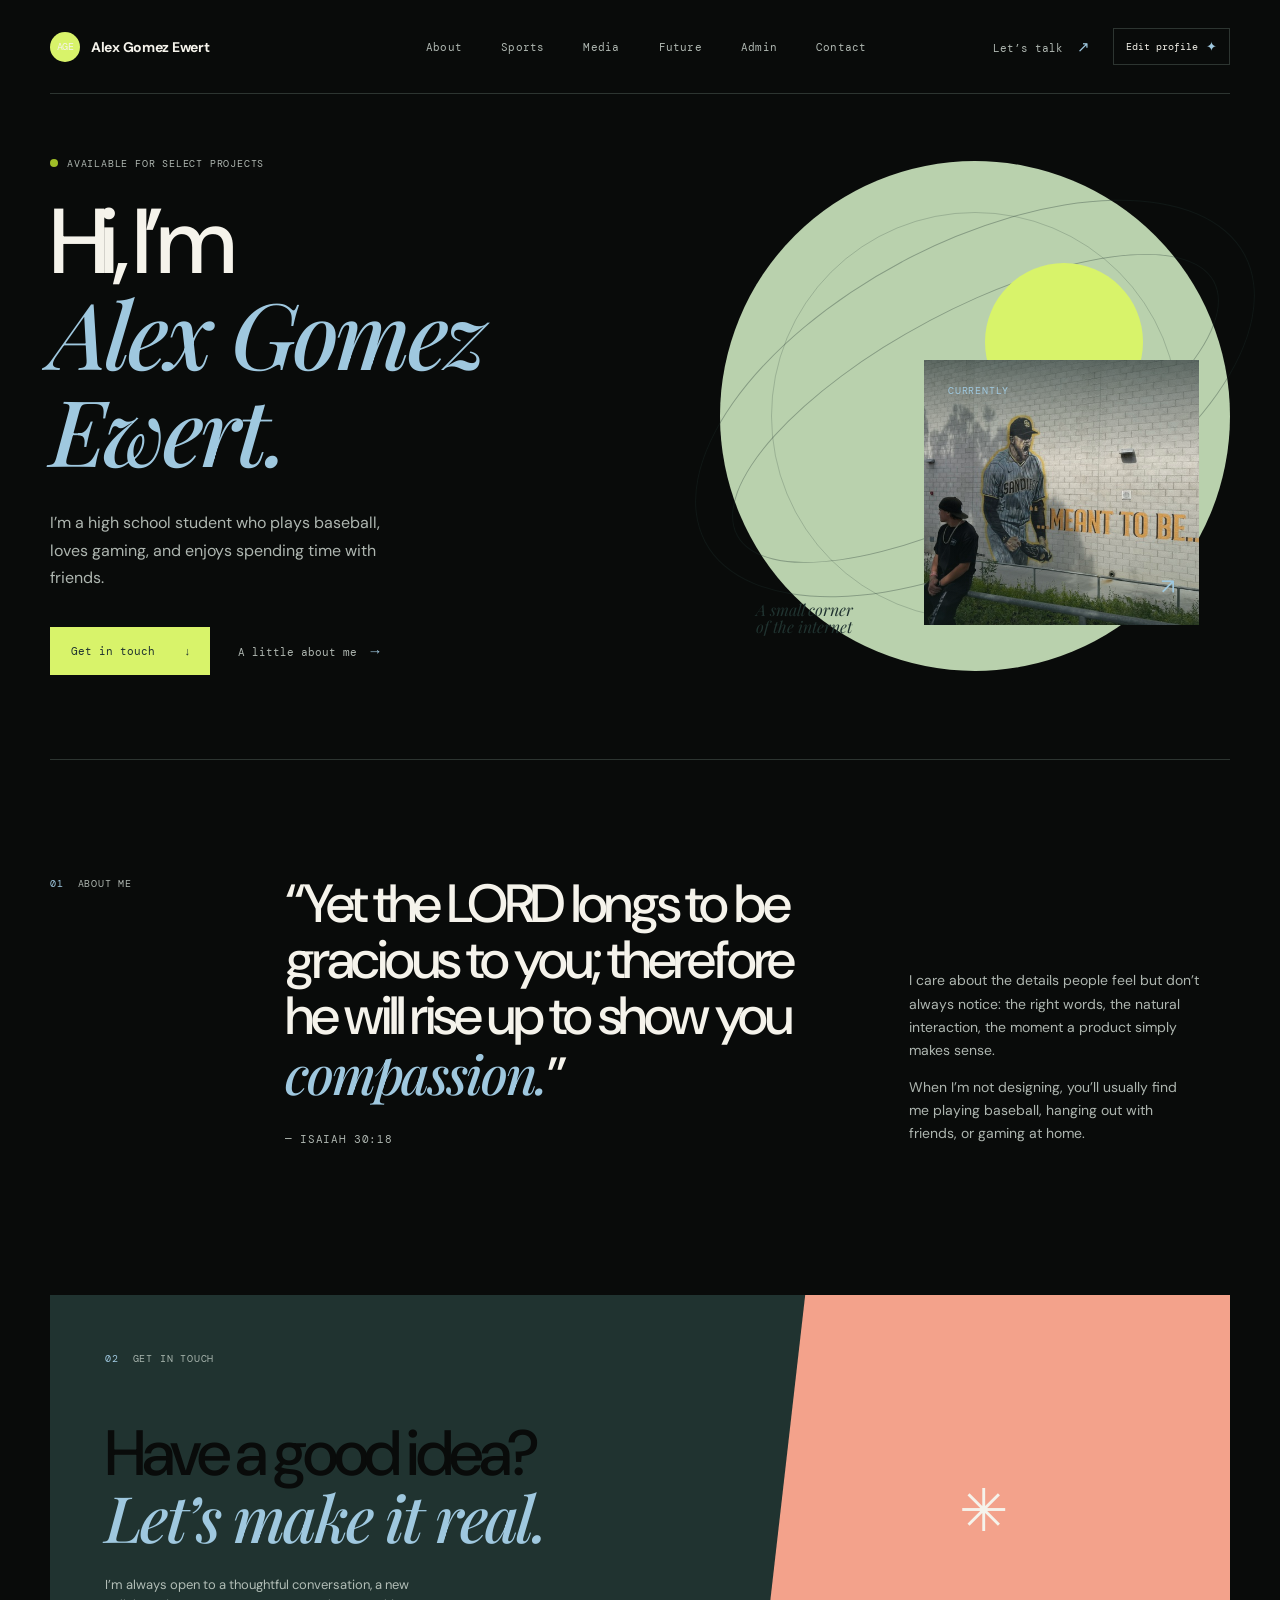
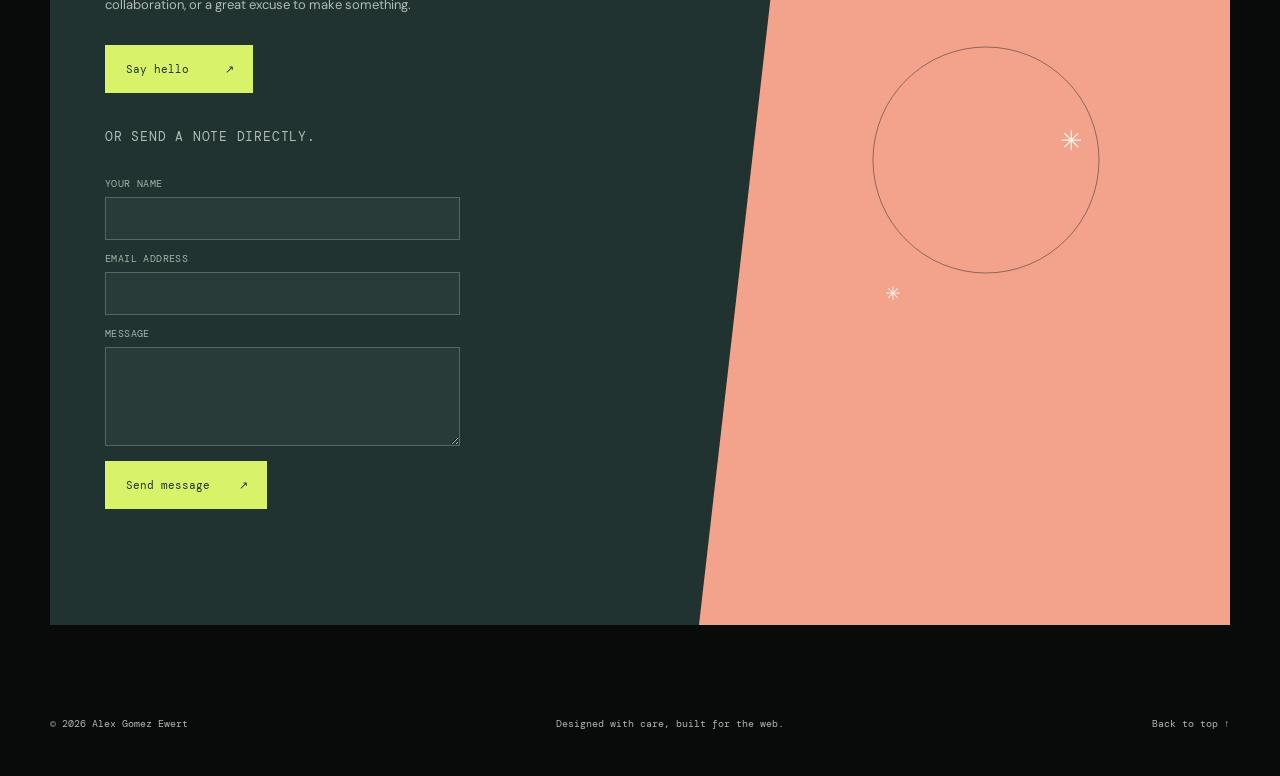
==== index.html @ b029da7d "Refactor index html content Replit-Commit-Author: Agent" ====
<!doctype html>
<html lang="en">
  <head>
    <meta charset="UTF-8" />
    <meta name="viewport" content="width=device-width, initial-scale=1.0" />
    <meta
      name="description"
      content="A thoughtful digital home for a curious creative and builder."
    />
    <title>Alex Gomez Ewert — Designer &amp; Builder</title>
    <link rel="icon" href="favicon.svg" type="image/svg+xml" />
    <link rel="stylesheet" href="styles.css" />
  </head>
  <body>
    <div class="page-shell">
      <header class="site-header">
        <div class="brand">
          <button
            class="brand-mark"
            type="button"
            aria-label="Upload profile picture"
            aria-controls="brand-image-input"
          >
            <span data-brand-initials>AGE</span>
            <img data-brand-image alt="" hidden />
          </button>
          <a class="brand-name" href="#top">Alex Gomez Ewert</a>
          <input
            id="brand-image-input"
            class="brand-image-input"
            type="file"
            accept="image/*"
            aria-label="Upload profile picture"
          />
        </div>

        <button
          class="menu-toggle"
          type="button"
          aria-expanded="false"
          aria-controls="site-nav"
          aria-label="Open navigation"
        >
          <span></span>
          <span></span>
        </button>

        <nav class="site-nav" id="site-nav" aria-label="Main navigation">
          <a href="#about">About</a>
          <a href="sports.html">Sports</a>
          <a href="media.html">Media</a>
          <a href="future.html">Future</a>
          <a href="admin.html">Admin</a>
          <a href="#contact">Contact</a>
        </nav>

        <div class="header-actions">
          <a class="header-link" href="#contact">Let’s talk <span aria-hidden="true">↗</span></a>
          <button class="settings-trigger" type="button" aria-controls="settings-panel" aria-expanded="false">
            Edit profile <span aria-hidden="true">✦</span>
          </button>
        </div>
      </header>

      <main id="top">
        <section class="hero section-wrap" aria-labelledby="hero-title">
          <div class="hero-copy">
            <p class="eyebrow"><span class="eyebrow-dot"></span> <span data-profile="availability">Available for select projects</span></p>
            <h1 id="hero-title">Hi, I’m<br /><em>Alex Gomez Ewert.</em></h1>
            <p class="hero-intro" data-profile="intro">
              I’m a high school student who plays baseball, loves gaming, and
              enjoys spending time with friends.
            </p>
            <div class="hero-actions">
              <a class="button button-primary" href="#contact">Get in touch <span aria-hidden="true">↓</span></a>
              <a class="text-link" href="#about">A little about me <span aria-hidden="true">→</span></a>
            </div>
          </div>

          <div class="hero-art" aria-label="Abstract portrait illustration" role="img">
            <div class="art-orbit art-orbit-one"></div>
            <div class="art-orbit art-orbit-two"></div>
            <div class="art-sun"></div>
            <label class="art-card" for="hero-image-input">
              <span class="art-card-label">Currently</span>
              <span class="art-card-image-placeholder">
                <strong>Add a picture</strong>
                <small>Click to upload</small>
              </span>
              <img
                class="art-card-image"
                data-hero-image
                src=""
                alt="Baseball mural photo"
                hidden
              />
              <input
                id="hero-image-input"
                type="file"
                accept="image/*"
                aria-label="Upload hero picture"
              />
              <span class="art-card-arrow">↗</span>
            </label>
            <span class="art-caption">A small corner<br />of the internet</span>
          </div>
        </section>

        <section class="about section-wrap" id="about" aria-labelledby="about-title">
          <div class="section-label">
            <span class="section-number">01</span>
            <span>About me</span>
          </div>
          <div class="about-content">
            <h2 id="about-title">
              “Yet the LORD longs to be gracious to you; therefore he will rise
              up to show you <span>compassion.</span>”
              <small>— Isaiah 30:18</small>
            </h2>
            <div class="about-details">
              <p>
                <span data-profile="about">I care about the details people feel but don’t always notice:
                the right words, the natural interaction, the moment a product
                simply makes sense.</span>
              </p>
              <p>
                When I’m not designing, you’ll usually find me playing
                baseball, hanging out with friends, or gaming at home.
              </p>
            </div>
          </div>
        </section>

        <section class="contact section-wrap" id="contact" aria-labelledby="contact-title">
          <div class="contact-card">
            <div class="contact-copy">
              <div class="section-label section-label-light">
                <span class="section-number">02</span>
                <span>Get in touch</span>
              </div>
              <h2 id="contact-title">Have a good idea?<br /><em>Let’s make it real.</em></h2>
              <p data-profile="contactNote">I’m always open to a thoughtful conversation, a new collaboration, or a great excuse to make something.</p>
              <a class="button button-light" data-profile-email-link href="mailto:hello@example.com">Say hello <span aria-hidden="true">↗</span></a>
              <p class="contact-form-intro">Or send a note directly.</p>
              <form class="contact-form" id="contact-form" action="/messages" method="post">
                <label>
                  Your name
                  <input name="name" type="text" autocomplete="name" maxlength="80" required />
                </label>
                <label>
                  Email address
                  <input name="email" type="email" autocomplete="email" maxlength="254" required />
                </label>
                <label>
                  Message
                  <textarea name="message" rows="4" maxlength="3000" required></textarea>
                </label>
                <label class="contact-honeypot" aria-hidden="true">
                  Website
                  <input name="website" type="text" tabindex="-1" autocomplete="off" />
                </label>
                <button class="button button-light contact-submit" type="submit">Send message <span aria-hidden="true">↗</span></button>
                <p class="contact-form-status" id="contact-form-status" role="status" aria-live="polite"></p>
              </form>
            </div>
            <div class="contact-mark" aria-hidden="true">
              <span>✳</span>
              <span>✳</span>
              <span>✳</span>
            </div>
          </div>
        </section>
      </main>

      <footer class="site-footer section-wrap">
        <span>© <span id="year"></span> <span data-profile="footerName">Alex Gomez Ewert</span></span>
        <span>Designed with care, built for the web.</span>
        <a href="#top">Back to top ↑</a>
      </footer>
    </div>

    <div class="settings-layer" id="settings-layer" hidden>
      <button class="settings-backdrop" type="button" aria-label="Close profile settings"></button>
      <aside class="settings-panel" id="settings-panel" aria-labelledby="settings-title" aria-hidden="true">
        <div class="settings-header">
          <div>
            <p class="settings-kicker">Personal details</p>
            <h2 id="settings-title">Edit your profile</h2>
          </div>
          <button class="settings-close" type="button" aria-label="Close profile settings">×</button>
        </div>
        <p class="settings-description">These details update the homepage instantly and are saved in this browser.</p>
        <form id="profile-form">
          <label>
            Display name
            <input name="name" type="text" autocomplete="name" required />
          </label>
          <label>
            Availability line
            <input name="availability" type="text" maxlength="60" required />
          </label>
          <label>
            Short introduction
            <textarea name="intro" rows="3" maxlength="220" required></textarea>
          </label>
          <label>
            About you
            <textarea name="about" rows="4" maxlength="300" required></textarea>
          </label>
          <label>
            Contact note
            <textarea name="contactNote" rows="3" maxlength="220" required></textarea>
          </label>
          <label>
            Email address
            <input name="email" type="email" autocomplete="email" required />
          </label>
          <div class="settings-form-actions">
            <button class="button button-primary" type="submit">Save changes <span aria-hidden="true">↗</span></button>
            <button class="settings-reset" type="button">Reset defaults</button>
          </div>
          <p class="settings-status" role="status" aria-live="polite"></p>
        </form>
      </aside>
    </div>

    <script src="script.js?v=hero-photo"></script>
  </body>
</html>
---- styles.css ----
@import url("https://fonts.googleapis.com/css2?family=DM+Mono:wght@400;500&family=DM+Sans:wght@400;500;600;700&family=Playfair+Display:ital,wght@0,500;0,600;1,500;1,600&display=swap");

:root {
  --ink: #f5f3eb;
  --muted: #aeb6b0;
  --paper: #090b0a;
  --line: #2d3531;
  --lime: #d8f36a;
  --sage: #b9d1ad;
  --coral: #f3a28b;
  --blue: #9fc8df;
  --dark: #203330;
  --serif: "Playfair Display", Georgia, serif;
  --sans: "DM Sans", Arial, sans-serif;
  --mono: "DM Mono", monospace;
}

* {
  box-sizing: border-box;
}

html {
  scroll-behavior: smooth;
}

body {
  margin: 0;
  color: var(--ink);
  background: var(--paper);
  font-family: var(--sans);
  -webkit-font-smoothing: antialiased;
}

a {
  color: inherit;
  text-decoration: none;
}

.page-shell {
  overflow: hidden;
}

.section-wrap,
.site-header {
  width: min(1180px, calc(100% - 96px));
  margin: 0 auto;
}

.site-header {
  display: flex;
  align-items: center;
  justify-content: space-between;
  height: 94px;
  border-bottom: 1px solid var(--line);
}

.brand {
  display: inline-flex;
  align-items: center;
  gap: 11px;
  font-size: 14px;
  font-weight: 700;
  letter-spacing: -0.02em;
}

.brand-mark {
  position: relative;
  display: grid;
  width: 30px;
  height: 30px;
  place-items: center;
  overflow: hidden;
  padding: 0;
  border: 0;
  color: var(--ink);
  background: var(--lime);
  border-radius: 50%;
  font-family: var(--mono);
  font-size: 10px;
  letter-spacing: -0.08em;
  cursor: pointer;
}

.brand-mark img {
  position: absolute;
  inset: 0;
  width: 100%;
  height: 100%;
  object-fit: cover;
}

.brand-mark.has-image > span {
  visibility: hidden;
}

.brand-image-input {
  position: absolute;
  width: 1px;
  height: 1px;
  opacity: 0;
  pointer-events: none;
}

.site-nav {
  display: flex;
  gap: 39px;
  margin-left: 90px;
  color: var(--muted);
  font-family: var(--mono);
  font-size: 11px;
  letter-spacing: 0.02em;
}

.site-nav a,
.header-link,
.text-link,
.site-footer a {
  transition: color 180ms ease;
}

.site-nav a:hover,
.header-link:hover,
.text-link:hover,
.site-footer a:hover {
  color: var(--blue);
}

.header-link {
  color: var(--muted);
  font-family: var(--mono);
  font-size: 11px;
}

.header-actions {
  display: flex;
  align-items: center;
  gap: 23px;
}

.settings-trigger {
  display: inline-flex;
  align-items: center;
  gap: 8px;
  padding: 9px 12px;
  border: 1px solid var(--line);
  color: var(--ink);
  background: transparent;
  font-family: var(--mono);
  font-size: 10px;
  cursor: pointer;
  transition: border-color 180ms ease, background-color 180ms ease, color 180ms ease;
}

.settings-trigger span {
  color: var(--blue);
  font-size: 13px;
}

.settings-trigger:hover {
  border-color: var(--lime);
  background: var(--lime);
  color: var(--dark);
}

.header-link span,
.text-link span {
  margin-left: 7px;
  color: var(--blue);
  font-size: 15px;
}

.menu-toggle {
  display: none;
}

.hero {
  display: grid;
  grid-template-columns: minmax(0, 1.07fr) minmax(340px, 0.93fr);
  align-items: center;
  min-height: 665px;
  padding-top: 45px;
  padding-bottom: 66px;
}

.hero-copy {
  position: relative;
  z-index: 1;
}

.eyebrow,
.section-label,
.project-tag,
.art-card-label {
  font-family: var(--mono);
  font-size: 10px;
  letter-spacing: 0.08em;
  text-transform: uppercase;
}

.eyebrow {
  display: flex;
  align-items: center;
  gap: 9px;
  margin: 0 0 27px;
  color: var(--muted);
}

.eyebrow-dot {
  width: 8px;
  height: 8px;
  background: #9fbe27;
  border-radius: 50%;
}

h1,
h2,
h3,
p {
  margin-top: 0;
}

h1 {
  max-width: 650px;
  margin-bottom: 28px;
  font-size: clamp(55px, 7.5vw, 92px);
  font-weight: 500;
  line-height: 0.98;
  letter-spacing: -0.075em;
}

h1 em,
h2 em {
  color: var(--blue);
  font-family: var(--serif);
  font-weight: 500;
  letter-spacing: -0.04em;
}

.hero-intro {
  max-width: 365px;
  margin-bottom: 36px;
  color: var(--muted);
  font-size: 16px;
  line-height: 1.7;
}

.hero-actions {
  display: flex;
  align-items: center;
  gap: 28px;
}

.button {
  display: inline-flex;
  align-items: center;
  justify-content: space-between;
  gap: 29px;
  min-width: 148px;
  padding: 16px 18px 16px 20px;
  border: 1px solid transparent;
  font-family: var(--mono);
  font-size: 11px;
  transition: transform 180ms ease, background-color 180ms ease, color 180ms ease;
}

.button:hover {
  transform: translateY(-3px);
}

.button-primary {
  color: var(--dark);
  background: var(--lime);
}

.button-primary:hover {
  background: #c5e553;
}

.button-light {
  color: var(--dark);
  background: var(--lime);
}

.text-link {
  color: var(--muted);
  font-family: var(--mono);
  font-size: 11px;
}

.hero-art {
  position: relative;
  width: min(100%, 510px);
  aspect-ratio: 1 / 1;
  justify-self: end;
  border-radius: 50%;
  background: var(--sage);
}

.hero-art::before {
  position: absolute;
  inset: 10%;
  border: 1px solid rgba(32, 51, 48, 0.2);
  border-radius: 50%;
  content: "";
}

.art-orbit {
  position: absolute;
  border: 1px solid rgba(32, 51, 48, 0.33);
  border-radius: 50%;
  transform: rotate(-28deg);
}

.art-orbit-one {
  top: 16%;
  left: -10%;
  width: 120%;
  height: 61%;
}

.art-orbit-two {
  top: 29%;
  left: -3%;
  width: 106%;
  height: 39%;
}

.art-sun {
  position: absolute;
  top: 20%;
  right: 17%;
  width: 31%;
  aspect-ratio: 1;
  background: var(--lime);
  border-radius: 50%;
}

.art-card {
  position: absolute;
  right: 6%;
  bottom: 9%;
  cursor: pointer;
  display: flex;
  flex-direction: column;
  justify-content: space-between;
  width: 54%;
  height: 52%;
  padding: 24px;
  color: var(--ink);
  background: var(--dark);
}

.art-card-label,
.art-card-image-placeholder,
.art-card-arrow {
  position: relative;
  z-index: 1;
}

.art-card-label {
  color: var(--blue);
}

.art-card-image-placeholder {
  display: flex;
  flex-direction: column;
  justify-content: center;
  flex: 1;
}

.art-card-image-placeholder small {
  margin-top: 12px;
  color: var(--muted);
  font-family: var(--mono);
  font-size: 9px;
  letter-spacing: 0.06em;
  text-transform: uppercase;
}

.art-card-image {
  position: absolute;
  inset: 0;
  z-index: 0;
  width: 100%;
  height: 100%;
  object-fit: cover;
}

.art-card.has-image::after {
  position: absolute;
  inset: 0;
  z-index: 0;
  background: linear-gradient(180deg, rgba(32, 51, 48, 0.68), transparent 38%, rgba(32, 51, 48, 0.4));
  content: "";
  pointer-events: none;
}

.art-card.has-image .art-card-image-placeholder {
  display: none;
}

.art-card input {
  position: absolute;
  width: 1px;
  height: 1px;
  opacity: 0;
}

.art-card strong {
  font-size: clamp(18px, 2.5vw, 26px);
  font-weight: 500;
  line-height: 1.05;
  letter-spacing: -0.05em;
}

.art-card-arrow {
  align-self: flex-end;
  color: var(--blue);
  font-size: 22px;
}

.art-caption {
  position: absolute;
  bottom: 7%;
  left: 7%;
  color: var(--dark);
  font-family: var(--serif);
  font-size: 16px;
  font-style: italic;
  line-height: 1.05;
}

.about {
  display: grid;
  grid-template-columns: 175px 1fr;
  gap: 60px;
  padding-top: 117px;
  padding-bottom: 150px;
  border-top: 1px solid var(--line);
}

.section-label {
  display: flex;
  gap: 14px;
  color: var(--muted);
}

.section-number {
  color: var(--blue);
}

.about-content {
  display: grid;
  grid-template-columns: 1.25fr 0.75fr;
  gap: 90px;
}

.about h2 {
  max-width: 615px;
  margin-bottom: 0;
  font-size: clamp(35px, 4.2vw, 58px);
  font-weight: 500;
  line-height: 1.04;
  letter-spacing: -0.06em;
}

.about h2 span,
.section-heading h2 span {
  color: var(--blue);
  font-family: var(--serif);
  font-style: italic;
  font-weight: 500;
  letter-spacing: -0.04em;
}

.about h2 small {
  display: block;
  margin-top: 28px;
  color: var(--muted);
  font-family: var(--mono);
  font-size: 11px;
  font-style: normal;
  font-weight: 400;
  letter-spacing: 0.06em;
  text-transform: uppercase;
}

.about-details {
  align-self: end;
  max-width: 290px;
  color: var(--muted);
  font-size: 14px;
  line-height: 1.65;
}

.about-details p:last-child {
  margin-bottom: 0;
}

.work {
  padding-bottom: 150px;
}

.section-heading {
  display: grid;
  grid-template-columns: 175px 1fr;
  gap: 60px;
  margin-bottom: 54px;
}

.section-heading h2 {
  margin: -13px 0 0;
  font-size: clamp(43px, 5.8vw, 75px);
  font-weight: 500;
  line-height: 0.98;
  letter-spacing: -0.075em;
}

.work-grid {
  display: grid;
  grid-template-columns: 1.32fr 1fr;
  gap: 58px 25px;
}

.project-card {
  display: block;
}

.project-card-large {
  grid-row: span 2;
}

.project-image {
  position: relative;
  display: grid;
  min-height: 295px;
  place-items: center;
  overflow: hidden;
  transition: transform 220ms ease;
}

.project-card-large .project-image {
  min-height: 568px;
}

.project-card:hover .project-image {
  transform: scale(0.985);
}

.project-image-sage {
  background: var(--sage);
}

.project-image-coral {
  background: var(--coral);
}

.project-image-blue {
  background: var(--blue);
}

.project-tag {
  position: absolute;
  top: 22px;
  left: 22px;
  color: rgba(24, 33, 31, 0.65);
}

.project-number {
  position: absolute;
  right: 22px;
  bottom: 18px;
  color: rgba(24, 33, 31, 0.7);
  font-family: var(--mono);
  font-size: 11px;
}

.project-window {
  width: 53%;
  aspect-ratio: 1.28 / 1;
  padding: 10px;
  background: #f7f7f0;
  box-shadow: 17px 17px 0 rgba(35, 53, 48, 0.13);
  transform: rotate(-7deg);
}

.window-top {
  display: block;
  height: 10px;
  border-bottom: 1px solid #d5d9d0;
}

.window-body {
  display: flex;
  flex-direction: column;
  gap: 9px;
  padding: 17px;
}

.window-line {
  display: block;
  width: 72%;
  height: 6px;
  background: var(--dark);
}

.window-line-short {
  width: 40%;
  background: #a9c78f;
}

.window-block {
  display: block;
  width: 72%;
  height: 66px;
  margin-top: 8px;
  background: #dbe9ce;
}

.project-stamp {
  display: grid;
  width: 125px;
  height: 125px;
  place-items: center;
  border: 1px solid var(--ink);
  border-radius: 50%;
  color: var(--ink);
  font-family: var(--serif);
  font-size: 24px;
  font-style: italic;
  line-height: 0.86;
  text-align: center;
  transform: rotate(12deg);
}

.project-spark {
  color: var(--dark);
  font-size: 82px;
  font-weight: 300;
}

.project-meta {
  display: flex;
  align-items: flex-start;
  justify-content: space-between;
  padding-top: 17px;
}

.project-meta h3 {
  margin-bottom: 5px;
  font-size: 17px;
  font-weight: 600;
  letter-spacing: -0.04em;
}

.project-meta p {
  margin-bottom: 0;
  color: var(--muted);
  font-size: 12px;
}

.project-arrow {
  color: var(--blue);
  font-size: 21px;
  transition: transform 180ms ease;
}

.project-card:hover .project-arrow {
  transform: translate(3px, -3px);
}

.contact {
  padding-bottom: 47px;
}

.contact-card {
  position: relative;
  display: grid;
  grid-template-columns: 1.1fr 0.9fr;
  min-height: 425px;
  overflow: hidden;
  color: var(--paper);
  background: var(--dark);
}

.contact-copy {
  position: relative;
  z-index: 1;
  padding: 57px 55px;
}

.section-label-light {
  color: #a6b3ac;
}

.contact h2 {
  margin: 58px 0 21px;
  font-size: clamp(41px, 5vw, 68px);
  font-weight: 500;
  line-height: 0.98;
  letter-spacing: -0.07em;
}

.contact h2 em {
  color: var(--blue);
}

.contact-copy p {
  max-width: 350px;
  margin-bottom: 29px;
  color: #b1bdb6;
  font-size: 13px;
  line-height: 1.6;
}

.contact-form-intro {
  margin: 34px 0 14px;
  color: #a6b3ac;
  font-family: var(--mono);
  font-size: 10px;
  letter-spacing: 0.06em;
  text-transform: uppercase;
}

.contact-form {
  display: flex;
  max-width: 355px;
  flex-direction: column;
  gap: 12px;
}

.contact-form label {
  display: flex;
  flex-direction: column;
  gap: 7px;
  color: #a6b3ac;
  font-family: var(--mono);
  font-size: 10px;
  letter-spacing: 0.04em;
  text-transform: uppercase;
}

.contact-form input,
.contact-form textarea {
  width: 100%;
  padding: 11px 12px;
  border: 1px solid rgba(244, 240, 233, 0.23);
  border-radius: 0;
  outline: none;
  color: var(--ink);
  background: rgba(255, 255, 255, 0.04);
  font: 13px/1.45 var(--sans);
  letter-spacing: normal;
  resize: vertical;
  transition: border-color 180ms ease, box-shadow 180ms ease;
}

.contact-form input:focus,
.contact-form textarea:focus {
  border-color: var(--lime);
  box-shadow: 0 0 0 2px rgba(216, 243, 106, 0.12);
}

.contact-form .contact-submit {
  align-self: flex-start;
  margin-top: 3px;
  cursor: pointer;
  font: 11px var(--mono);
}

.contact-form-status {
  min-height: 18px;
  margin: 0;
  color: var(--blue) !important;
  font-family: var(--mono);
  font-size: 10px !important;
}

.contact-honeypot {
  position: absolute;
  width: 1px;
  height: 1px;
  overflow: hidden;
  clip: rect(0, 0, 0, 0);
  white-space: nowrap;
}

.contact-mark {
  position: relative;
  min-height: 425px;
  background: var(--coral);
  clip-path: polygon(20% 0, 100% 0, 100% 100%, 0 100%);
}

.contact-mark::after {
  position: absolute;
  top: 50%;
  left: 54%;
  width: 225px;
  height: 225px;
  border: 1px solid rgba(24, 33, 31, 0.45);
  border-radius: 50%;
  content: "";
  transform: translate(-50%, -50%);
}

.contact-mark span {
  position: absolute;
  z-index: 1;
  color: var(--ink);
  font-size: 59px;
}

.contact-mark span:nth-child(1) {
  top: 19%;
  left: 49%;
}

.contact-mark span:nth-child(2) {
  top: 46%;
  left: 68%;
  font-size: 27px;
}

.contact-mark span:nth-child(3) {
  top: 63%;
  left: 35%;
  font-size: 19px;
}

.site-footer {
  display: flex;
  align-items: center;
  justify-content: space-between;
  min-height: 104px;
  color: var(--muted);
  font-family: var(--mono);
  font-size: 10px;
}

.settings-layer[hidden] {
  display: none;
}

.settings-layer {
  position: fixed;
  inset: 0;
  z-index: 20;
}

.settings-backdrop {
  position: absolute;
  inset: 0;
  width: 100%;
  height: 100%;
  border: 0;
  background: rgba(0, 0, 0, 0.7);
  cursor: default;
}

.settings-panel {
  position: absolute;
  top: 0;
  right: 0;
  display: flex;
  flex-direction: column;
  width: min(470px, 100%);
  height: 100%;
  overflow-y: auto;
  padding: 43px 40px;
  color: var(--ink);
  background: #111614;
  box-shadow: -20px 0 50px rgba(0, 0, 0, 0.28);
  transform: translateX(100%);
  transition: transform 240ms ease;
}

.settings-layer.is-open .settings-panel {
  transform: translateX(0);
}

.settings-header {
  display: flex;
  align-items: flex-start;
  justify-content: space-between;
  gap: 25px;
  padding-bottom: 25px;
  border-bottom: 1px solid var(--line);
}

.settings-kicker {
  margin-bottom: 11px;
  color: var(--blue);
  font-family: var(--mono);
  font-size: 10px;
  letter-spacing: 0.08em;
  text-transform: uppercase;
}

.settings-header h2 {
  margin: 0;
  font-size: 38px;
  font-weight: 500;
  letter-spacing: -0.065em;
}

.settings-close {
  width: 33px;
  height: 33px;
  flex: 0 0 auto;
  border: 1px solid var(--line);
  color: var(--ink);
  background: transparent;
  font-size: 25px;
  font-weight: 300;
  line-height: 1;
  cursor: pointer;
}

.settings-close:hover {
  border-color: var(--lime);
  color: var(--blue);
}

.settings-description {
  margin: 24px 0 25px;
  color: var(--muted);
  font-size: 13px;
  line-height: 1.6;
}

#profile-form {
  display: flex;
  flex-direction: column;
  gap: 18px;
}

#profile-form label {
  display: flex;
  flex-direction: column;
  gap: 8px;
  color: var(--muted);
  font-family: var(--mono);
  font-size: 10px;
  letter-spacing: 0.04em;
  text-transform: uppercase;
}

#profile-form input,
#profile-form textarea {
  width: 100%;
  padding: 13px 14px;
  border: 1px solid var(--line);
  border-radius: 0;
  outline: none;
  color: var(--ink);
  background: #090b0a;
  font: 14px/1.45 var(--sans);
  resize: vertical;
  transition: border-color 180ms ease, box-shadow 180ms ease;
}

#profile-form input:focus,
#profile-form textarea:focus {
  border-color: var(--lime);
  box-shadow: 0 0 0 2px rgba(216, 243, 106, 0.12);
}

.settings-form-actions {
  display: flex;
  align-items: center;
  gap: 20px;
  margin-top: 10px;
}

.settings-form-actions .button {
  min-width: 165px;
}

.settings-reset {
  border: 0;
  padding: 8px 0;
  color: var(--muted);
  background: transparent;
  font-family: var(--mono);
  font-size: 10px;
  cursor: pointer;
}

.settings-reset:hover {
  color: var(--blue);
}

.settings-status {
  min-height: 18px;
  margin: 1px 0 0;
  color: var(--blue);
  font-family: var(--mono);
  font-size: 10px;
}

body.settings-open {
  overflow: hidden;
}

@media (max-width: 800px) {
  .section-wrap,
  .site-header {
    width: min(100% - 44px, 620px);
  }

  .site-header {
    position: relative;
  }

  .site-nav {
    position: absolute;
    top: 76px;
    right: 0;
    z-index: 5;
    display: none;
    flex-direction: column;
    gap: 19px;
    width: 175px;
    margin: 0;
    padding: 19px;
    background: var(--dark);
    box-shadow: 8px 8px 0 var(--lime);
  }

  .site-nav.is-open {
    display: flex;
  }

  .site-nav a {
    color: var(--paper);
  }

  .header-link {
    display: none;
  }

  .header-actions {
    margin-left: auto;
  }

  .settings-trigger {
    padding: 8px 9px;
  }

  .menu-toggle {
    display: flex;
    flex-direction: column;
    gap: 5px;
    padding: 8px 0 8px 8px;
    border: 0;
    background: transparent;
    cursor: pointer;
  }

  .menu-toggle span {
    display: block;
    width: 22px;
    height: 1px;
    background: var(--ink);
    transition: transform 180ms ease;
  }

  .menu-toggle.is-open span:first-child {
    transform: translateY(3px) rotate(45deg);
  }

  .menu-toggle.is-open span:last-child {
    transform: translateY(-3px) rotate(-45deg);
  }

  .hero {
    display: flex;
    flex-direction: column;
    align-items: stretch;
    min-height: 0;
    padding-top: 75px;
    padding-bottom: 90px;
  }

  .hero-art {
    width: min(100%, 470px);
    margin: 73px auto 0;
  }

  .about,
  .section-heading {
    display: block;
  }

  .about {
    padding-top: 85px;
    padding-bottom: 100px;
  }

  .about-content {
    display: block;
    margin-top: 35px;
  }

  .about-details {
    max-width: 470px;
    margin-top: 35px;
  }

  .section-heading {
    margin-bottom: 35px;
  }

  .section-heading h2 {
    margin-top: 37px;
  }

  .work {
    padding-bottom: 100px;
  }

  .work-grid {
    display: block;
  }

  .project-card {
    margin-bottom: 52px;
  }

  .project-card:last-child {
    margin-bottom: 0;
  }

  .project-card-large .project-image {
    min-height: min(568px, 100vw);
  }

  .contact-card {
    display: block;
  }

  .contact-copy {
    padding: 42px 28px 47px;
  }

  .contact h2 {
    margin-top: 78px;
  }

  .contact-mark {
    min-height: 225px;
    clip-path: polygon(0 25%, 100% 0, 100% 100%, 0 100%);
  }

  .contact-mark::after {
    top: 57%;
    left: 50%;
  }

  .contact-mark span:nth-child(1) {
    top: 34%;
    left: 46%;
  }

  .contact-mark span:nth-child(2) {
    top: 55%;
    left: 67%;
  }

  .contact-mark span:nth-child(3) {
    top: 67%;
    left: 29%;
  }

  .site-footer {
    flex-wrap: wrap;
    gap: 10px;
    padding: 21px 0;
  }

  .settings-panel {
    padding: 30px 22px;
  }

  .settings-header h2 {
    font-size: 32px;
  }
}

@media (max-width: 430px) {
  h1 {
    font-size: 54px;
  }

  .hero-actions {
    align-items: flex-start;
    flex-direction: column;
    gap: 21px;
  }

  .hero-art {
    margin-top: 58px;
  }

  .art-card {
    padding: 14px;
  }

  .art-card strong {
    font-size: 18px;
  }

  .project-image {
    min-height: 265px;
  }
}
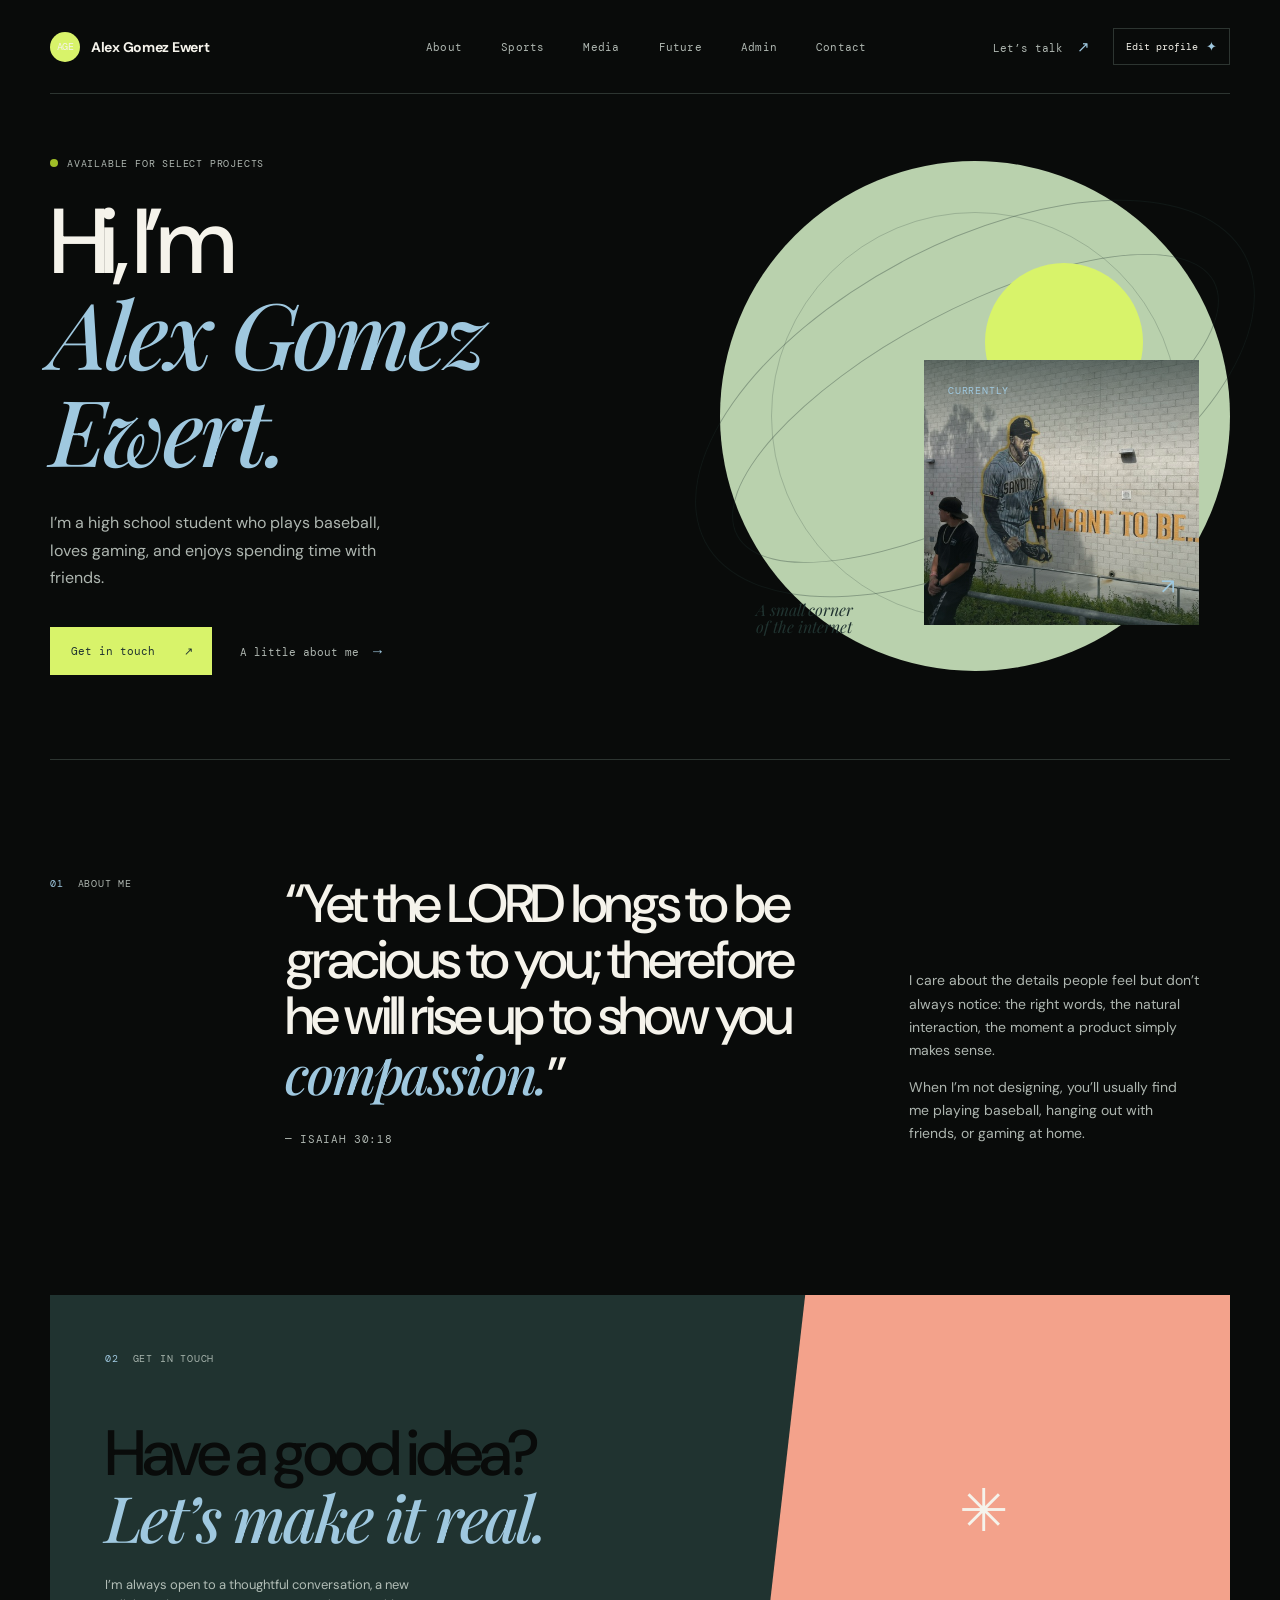
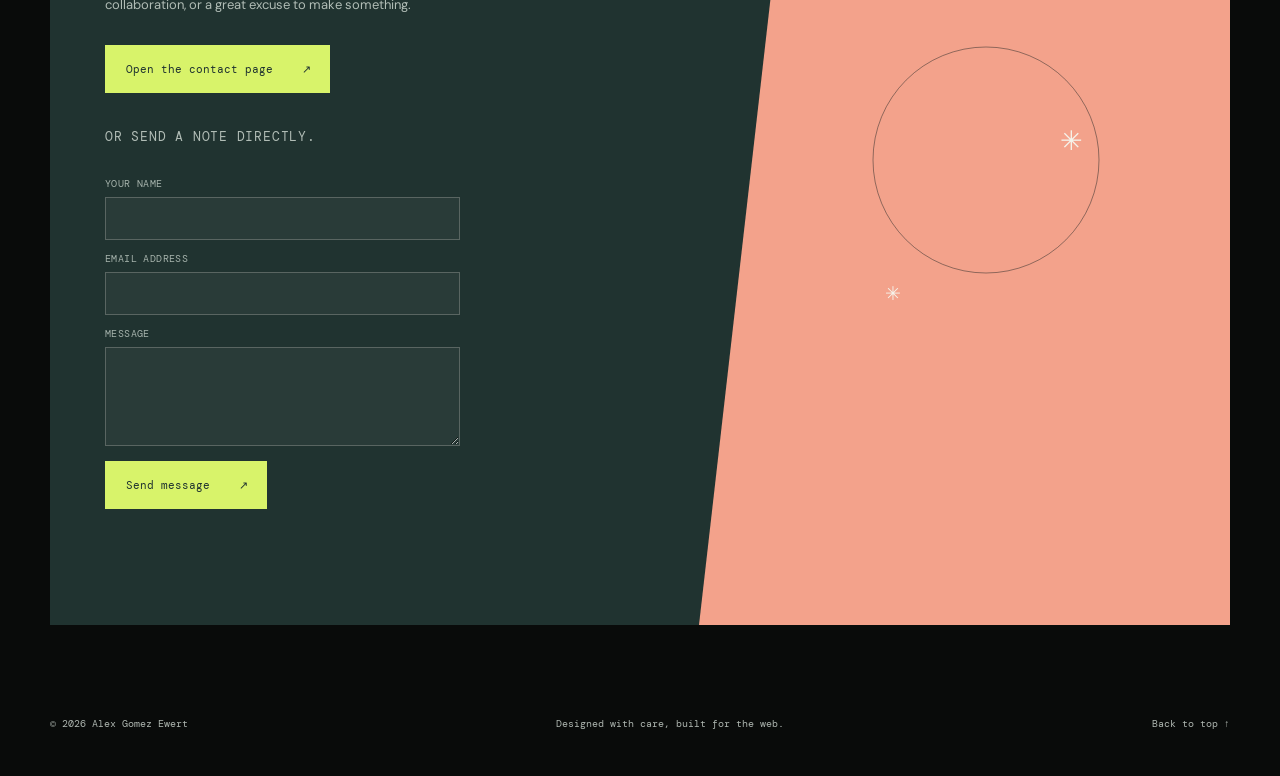
==== commit 6cb20c2d: "Implement contact page functionality and styles Replit-Commit-Author: Agent" ====
--- a/index.html
+++ b/index.html
@@ -51,11 +51,11 @@
           <a href="media.html">Media</a>
           <a href="future.html">Future</a>
           <a href="admin.html">Admin</a>
-          <a href="#contact">Contact</a>
+          <a href="contact.html">Contact</a>
         </nav>
 
         <div class="header-actions">
-          <a class="header-link" href="#contact">Let’s talk <span aria-hidden="true">↗</span></a>
+          <a class="header-link" href="contact.html">Let’s talk <span aria-hidden="true">↗</span></a>
           <button class="settings-trigger" type="button" aria-controls="settings-panel" aria-expanded="false">
             Edit profile <span aria-hidden="true">✦</span>
           </button>
@@ -72,7 +72,7 @@
               enjoys spending time with friends.
             </p>
             <div class="hero-actions">
-              <a class="button button-primary" href="#contact">Get in touch <span aria-hidden="true">↓</span></a>
+              <a class="button button-primary" href="contact.html">Get in touch <span aria-hidden="true">↗</span></a>
               <a class="text-link" href="#about">A little about me <span aria-hidden="true">→</span></a>
             </div>
           </div>
@@ -140,7 +140,7 @@
               </div>
               <h2 id="contact-title">Have a good idea?<br /><em>Let’s make it real.</em></h2>
               <p data-profile="contactNote">I’m always open to a thoughtful conversation, a new collaboration, or a great excuse to make something.</p>
-              <a class="button button-light" data-profile-email-link href="mailto:hello@example.com">Say hello <span aria-hidden="true">↗</span></a>
+              <a class="button button-light" href="contact.html">Open the contact page <span aria-hidden="true">↗</span></a>
               <p class="contact-form-intro">Or send a note directly.</p>
               <form class="contact-form" id="contact-form" action="/messages" method="post">
                 <label>
@@ -211,10 +211,6 @@
             Contact note
             <textarea name="contactNote" rows="3" maxlength="220" required></textarea>
           </label>
-          <label>
-            Email address
-            <input name="email" type="email" autocomplete="email" required />
-          </label>
           <div class="settings-form-actions">
             <button class="button button-primary" type="submit">Save changes <span aria-hidden="true">↗</span></button>
             <button class="settings-reset" type="button">Reset defaults</button>
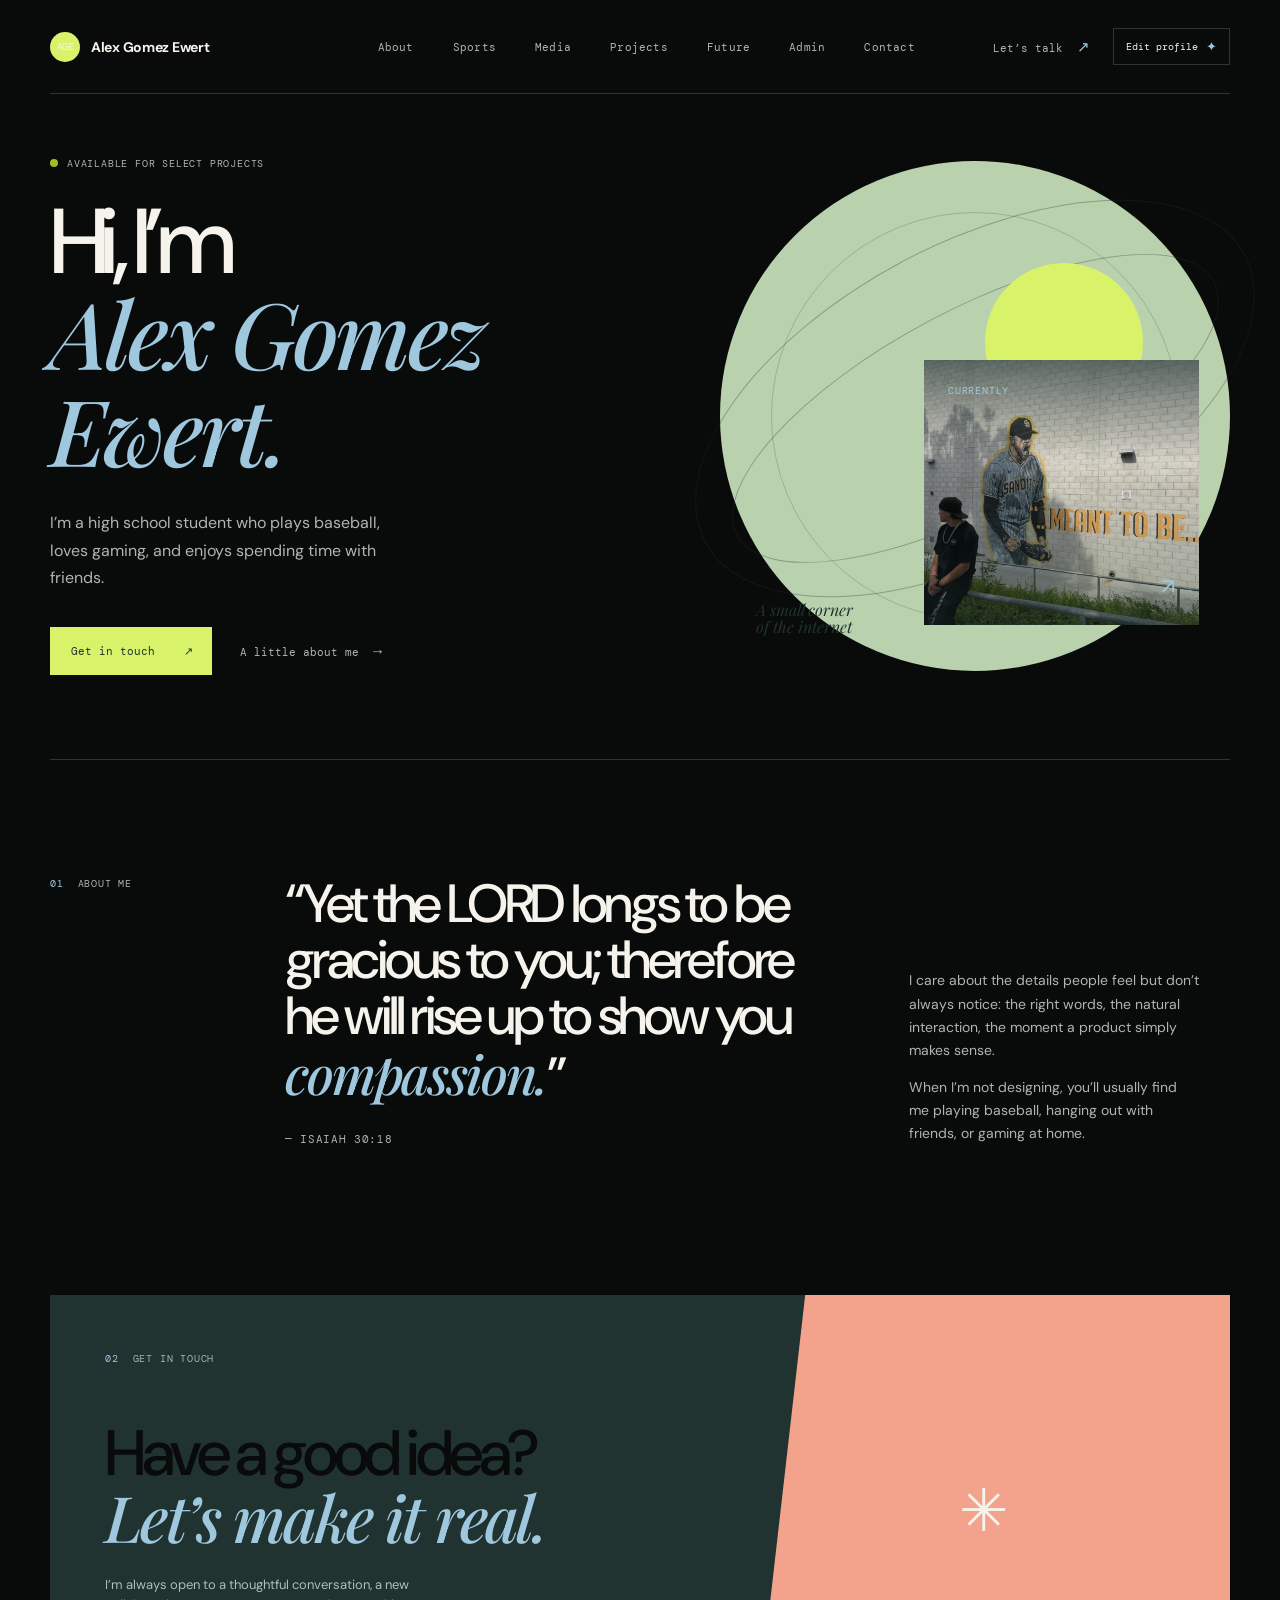
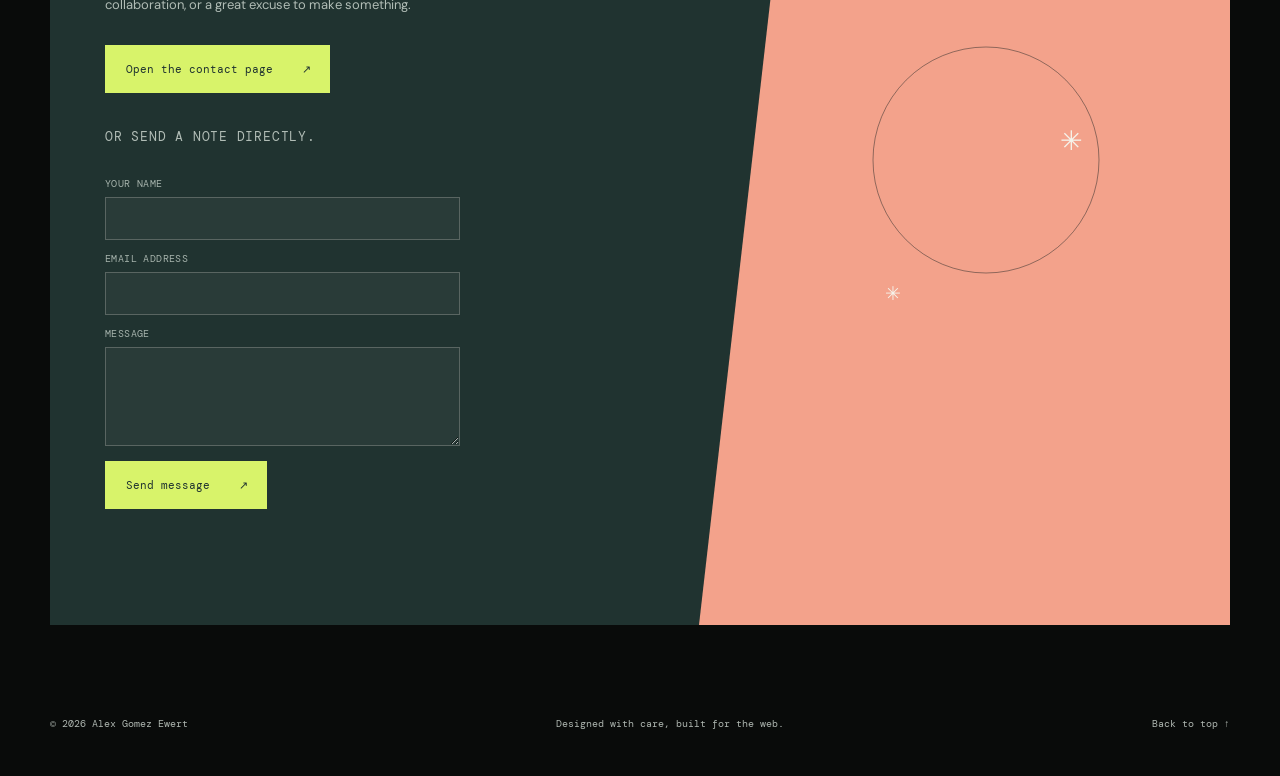
==== commit 86a4d576: "Implement projects page and update site navigation Replit-Commit-Author: Agent" ====
--- a/index.html
+++ b/index.html
@@ -49,6 +49,7 @@
           <a href="#about">About</a>
           <a href="sports.html">Sports</a>
           <a href="media.html">Media</a>
+          <a href="projects.html">Projects</a>
           <a href="future.html">Future</a>
           <a href="admin.html">Admin</a>
           <a href="contact.html">Contact</a>
@@ -211,6 +212,10 @@
             Contact note
             <textarea name="contactNote" rows="3" maxlength="220" required></textarea>
           </label>
+          <label>
+            Email address
+            <input name="email" type="email" autocomplete="email" required />
+          </label>
           <div class="settings-form-actions">
             <button class="button button-primary" type="submit">Save changes <span aria-hidden="true">↗</span></button>
             <button class="settings-reset" type="button">Reset defaults</button>
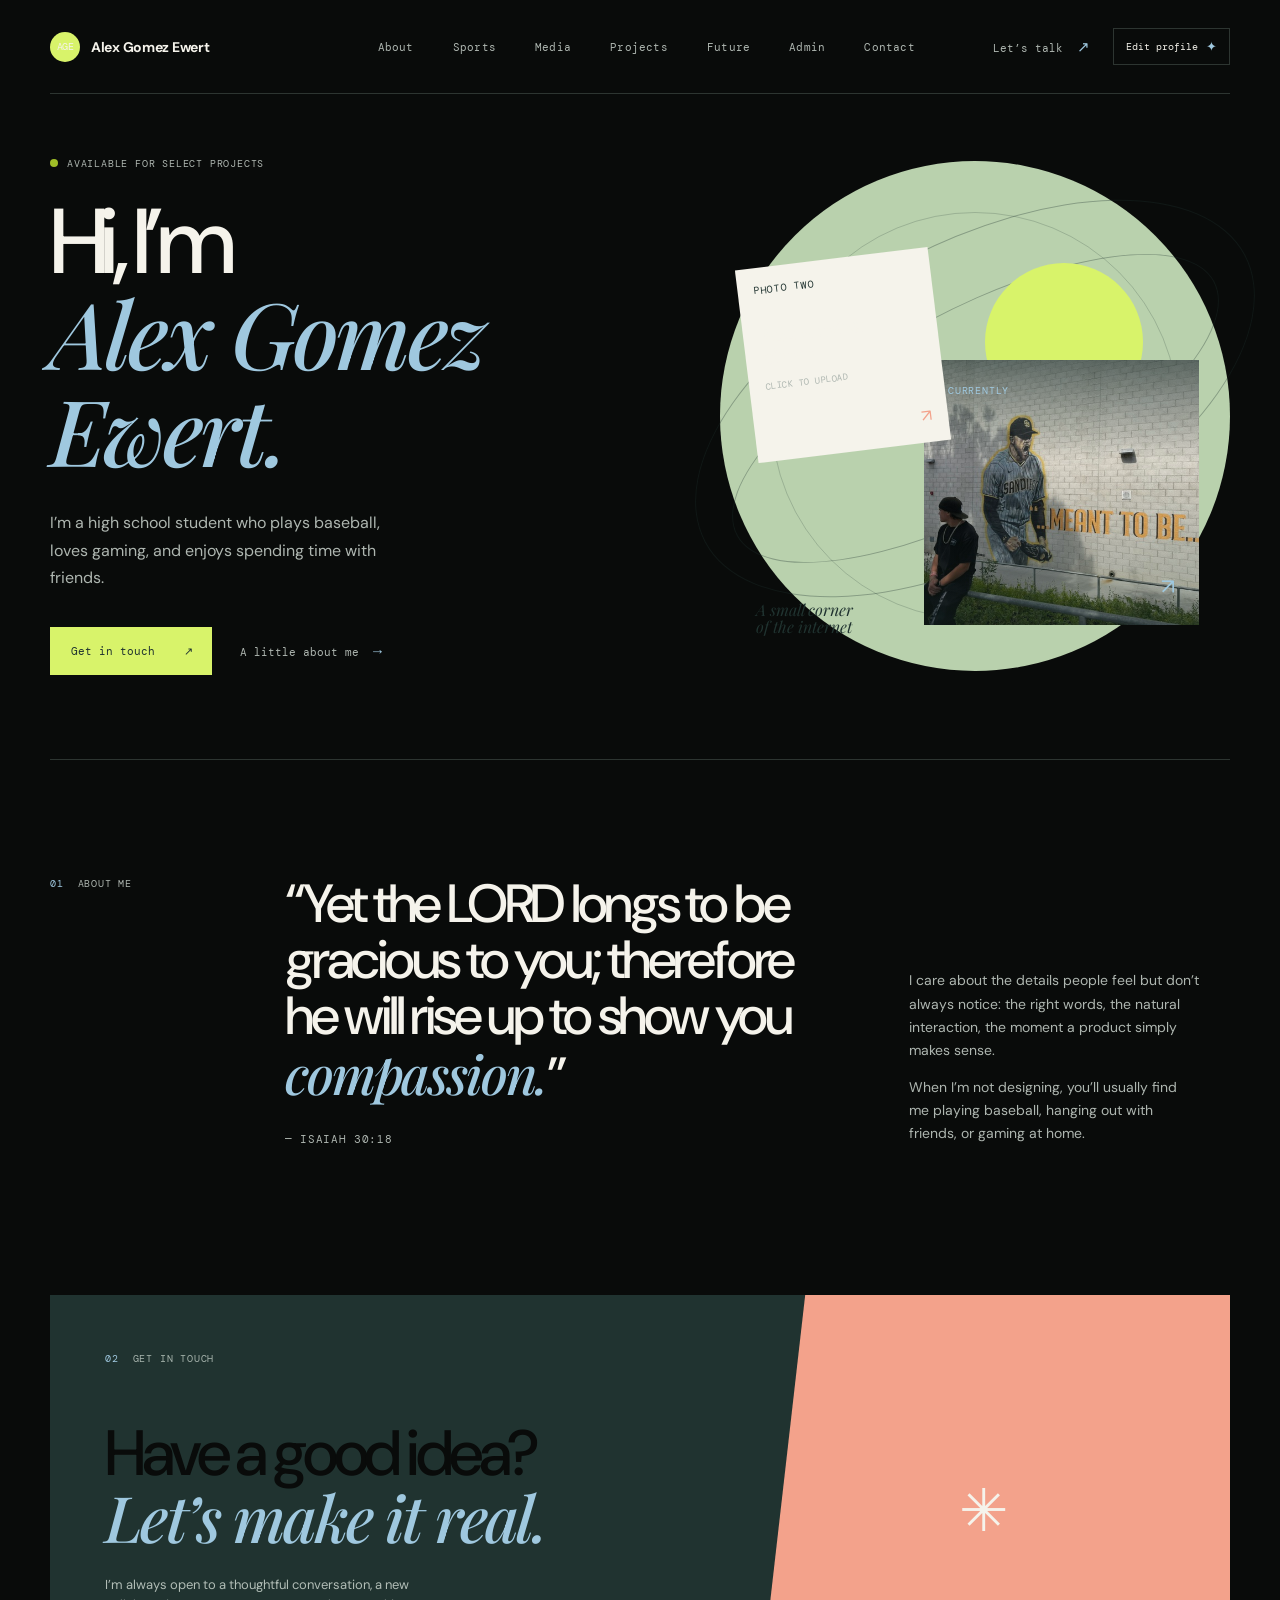
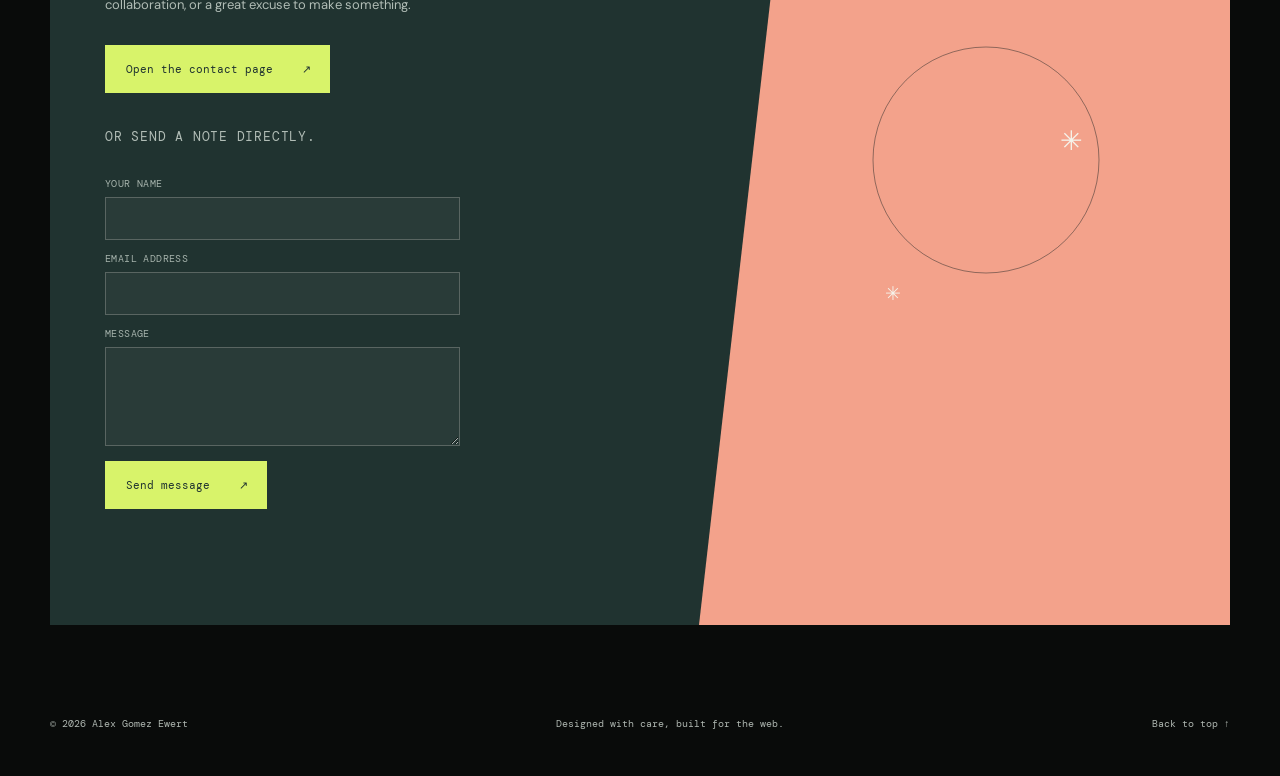
==== commit fb8dfd44: "Implement new feature interface and functionality Replit-Commit-Author: Agent" ====
--- a/index.html
+++ b/index.html
@@ -9,7 +9,7 @@
     />
     <title>Alex Gomez Ewert — Designer &amp; Builder</title>
     <link rel="icon" href="favicon.svg" type="image/svg+xml" />
-    <link rel="stylesheet" href="styles.css" />
+    <link rel="stylesheet" href="styles.css?v=home-photo-slots-2" />
   </head>
   <body>
     <div class="page-shell">
@@ -78,7 +78,7 @@
             </div>
           </div>
 
-          <div class="hero-art" aria-label="Abstract portrait illustration" role="img">
+          <div class="hero-art">
             <div class="art-orbit art-orbit-one"></div>
             <div class="art-orbit art-orbit-two"></div>
             <div class="art-sun"></div>
@@ -102,6 +102,26 @@
                 aria-label="Upload hero picture"
               />
               <span class="art-card-arrow">↗</span>
+            </label>
+            <label class="art-card art-card-secondary" for="hero-image-secondary-input">
+              <span class="art-card-label">Photo two</span>
+              <span class="art-card-image-placeholder">
+                <strong>Add another photo</strong>
+                <small>Click to upload</small>
+              </span>
+              <img
+                class="art-card-image"
+                data-hero-secondary-image
+                alt="Additional homepage photo"
+                hidden
+              />
+              <input
+                id="hero-image-secondary-input"
+                type="file"
+                accept="image/*"
+                aria-label="Upload a second homepage photo"
+              />
+              <span class="art-card-arrow" aria-hidden="true">↗</span>
             </label>
             <span class="art-caption">A small corner<br />of the internet</span>
           </div>
@@ -225,6 +245,6 @@
       </aside>
     </div>
 
-    <script src="script.js?v=hero-photo"></script>
+    <script src="script.js?v=hero-photo-slots-2"></script>
   </body>
 </html>
--- a/styles.css
+++ b/styles.css
@@ -339,6 +339,7 @@
   position: absolute;
   right: 6%;
   bottom: 9%;
+  z-index: 1;
   cursor: pointer;
   display: flex;
   flex-direction: column;
@@ -350,6 +351,19 @@
   background: var(--dark);
 }
 
+.art-card-secondary {
+  top: 19%;
+  right: auto;
+  bottom: auto;
+  left: 5%;
+  z-index: 2;
+  width: 38%;
+  height: 38%;
+  padding: 16px;
+  background: #f5f3eb;
+  transform: rotate(-7deg);
+}
+
 .art-card-label,
 .art-card-image-placeholder,
 .art-card-arrow {
@@ -361,6 +375,10 @@
   color: var(--blue);
 }
 
+.art-card-secondary .art-card-label {
+  color: var(--dark);
+}
+
 .art-card-image-placeholder {
   display: flex;
   flex-direction: column;
@@ -413,10 +431,19 @@
   letter-spacing: -0.05em;
 }
 
+.art-card-secondary strong {
+  font-size: clamp(15px, 2vw, 20px);
+}
+
 .art-card-arrow {
   align-self: flex-end;
   color: var(--blue);
   font-size: 22px;
+}
+
+.art-card-secondary .art-card-arrow {
+  color: var(--coral);
+  font-size: 17px;
 }
 
 .art-caption {
@@ -1207,10 +1234,23 @@
     padding: 14px;
   }
 
+  .art-card-secondary {
+    padding: 10px;
+  }
+
   .art-card strong {
     font-size: 18px;
   }
 
+  .art-card-secondary strong {
+    font-size: clamp(13px, 4vw, 16px);
+  }
+
+  .art-card-secondary .art-card-image-placeholder small {
+    margin-top: 7px;
+    font-size: 7px;
+  }
+
   .project-image {
     min-height: 265px;
   }
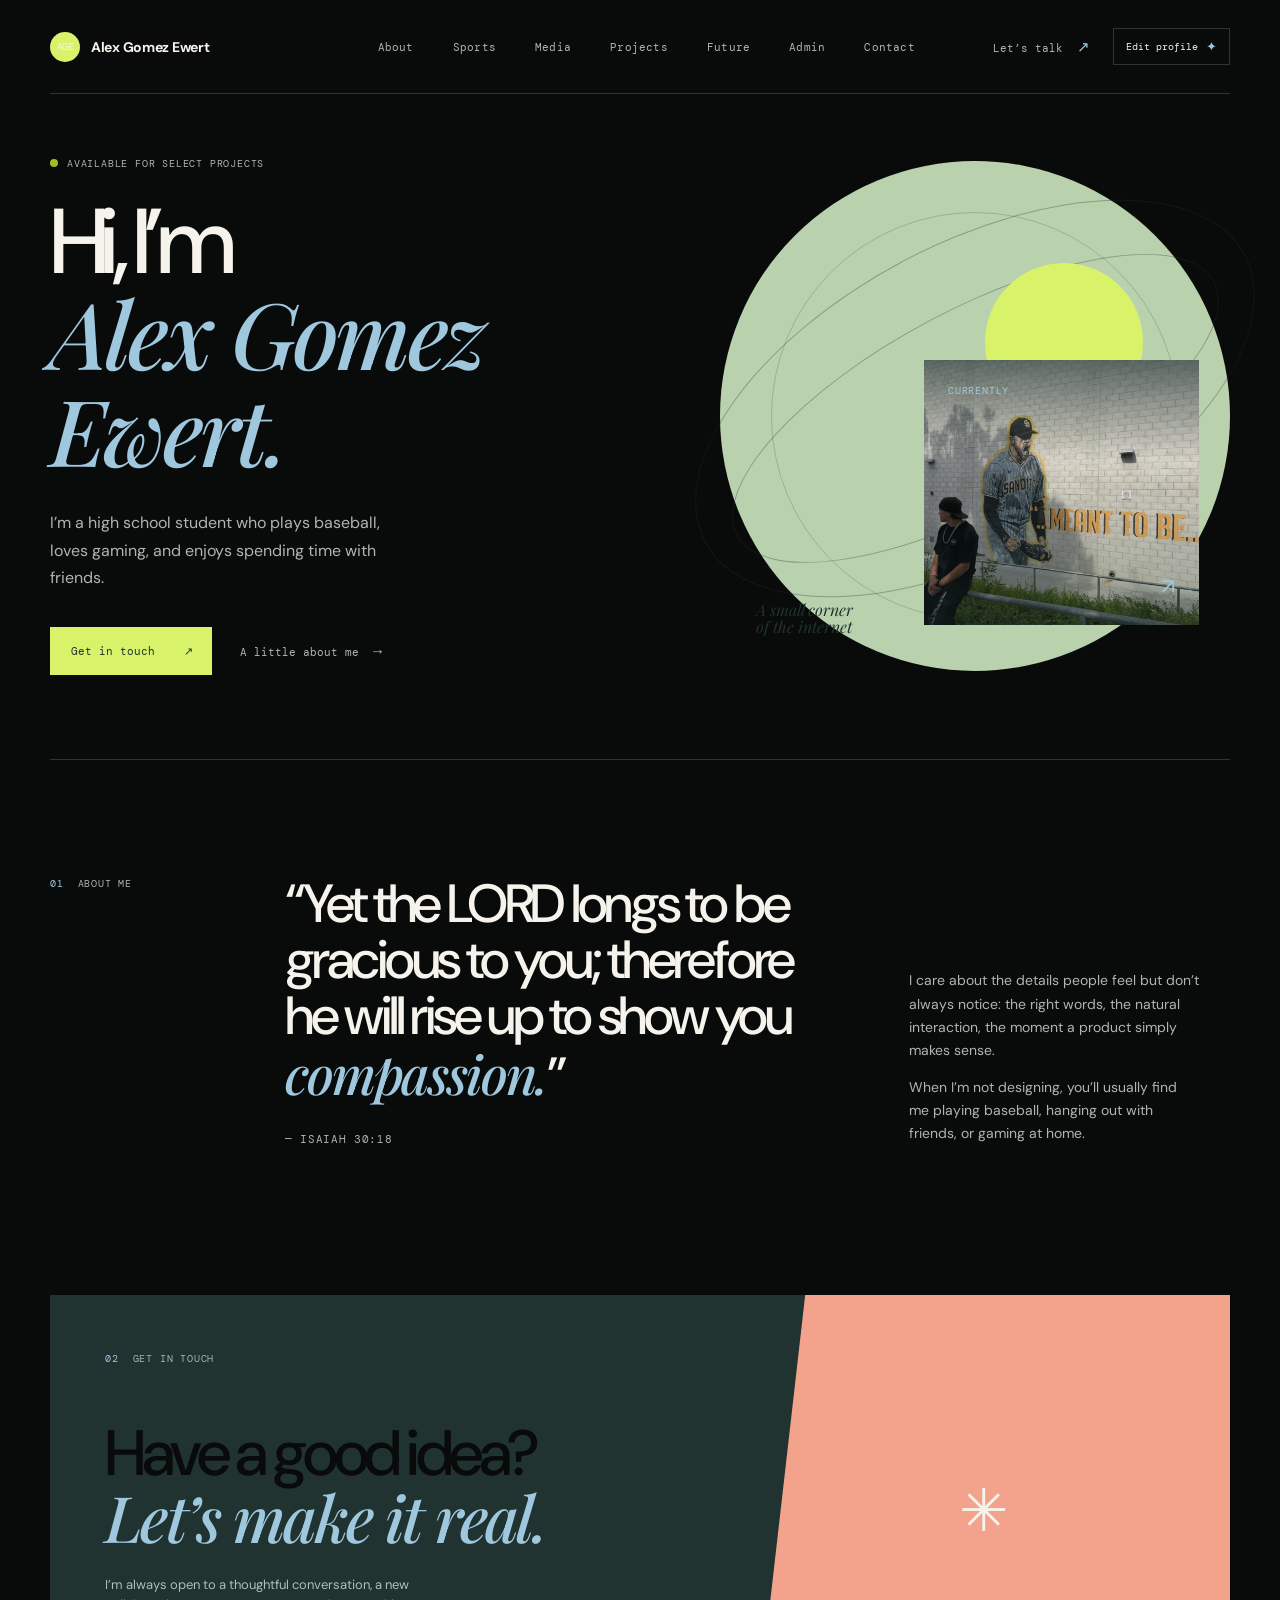
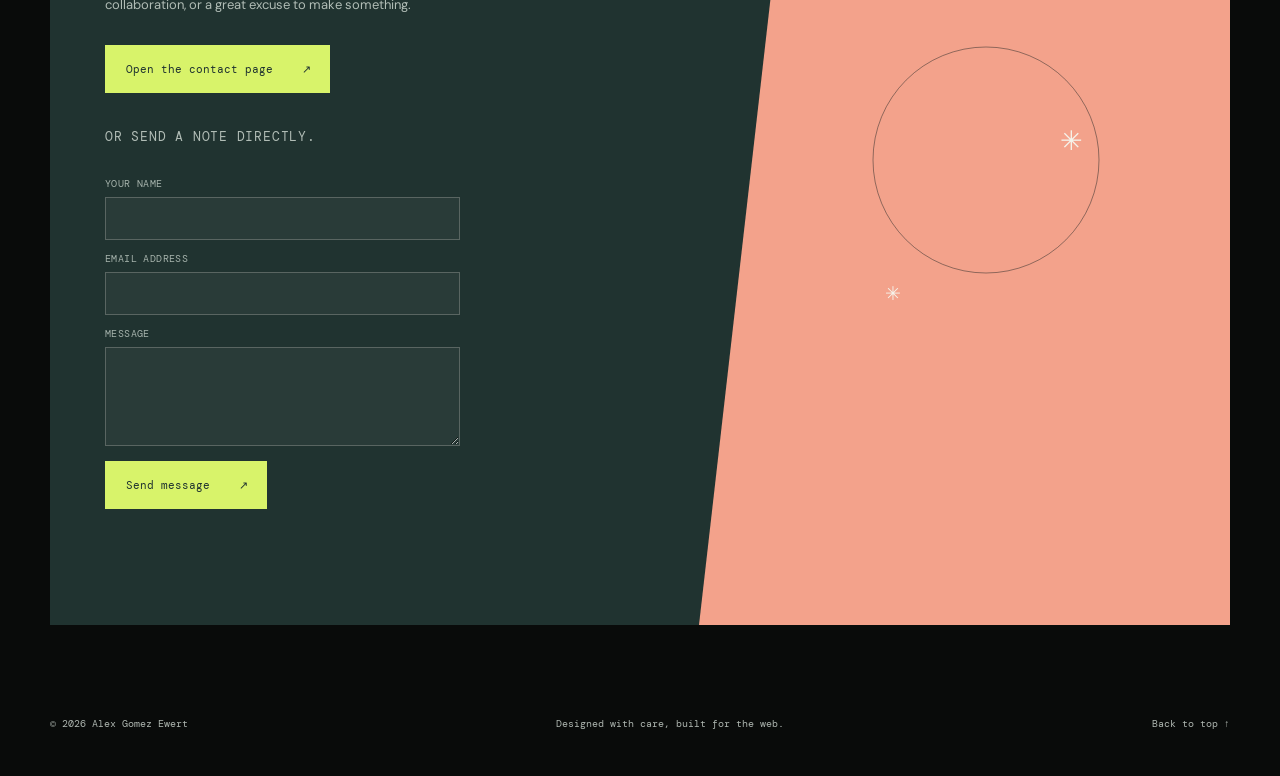
==== commit 4956fbb6: "Remove unused code and simplify styles Replit-Commit-Author: Agent" ====
--- a/index.html
+++ b/index.html
@@ -9,7 +9,7 @@
     />
     <title>Alex Gomez Ewert — Designer &amp; Builder</title>
     <link rel="icon" href="favicon.svg" type="image/svg+xml" />
-    <link rel="stylesheet" href="styles.css?v=home-photo-slots-2" />
+    <link rel="stylesheet" href="styles.css?v=home-photo-slot-removed" />
   </head>
   <body>
     <div class="page-shell">
@@ -103,26 +103,6 @@
               />
               <span class="art-card-arrow">↗</span>
             </label>
-            <label class="art-card art-card-secondary" for="hero-image-secondary-input">
-              <span class="art-card-label">Photo two</span>
-              <span class="art-card-image-placeholder">
-                <strong>Add another photo</strong>
-                <small>Click to upload</small>
-              </span>
-              <img
-                class="art-card-image"
-                data-hero-secondary-image
-                alt="Additional homepage photo"
-                hidden
-              />
-              <input
-                id="hero-image-secondary-input"
-                type="file"
-                accept="image/*"
-                aria-label="Upload a second homepage photo"
-              />
-              <span class="art-card-arrow" aria-hidden="true">↗</span>
-            </label>
             <span class="art-caption">A small corner<br />of the internet</span>
           </div>
         </section>
@@ -245,6 +225,6 @@
       </aside>
     </div>
 
-    <script src="script.js?v=hero-photo-slots-2"></script>
+    <script src="script.js?v=hero-photo-one-slot"></script>
   </body>
 </html>
--- a/styles.css
+++ b/styles.css
@@ -339,7 +339,6 @@
   position: absolute;
   right: 6%;
   bottom: 9%;
-  z-index: 1;
   cursor: pointer;
   display: flex;
   flex-direction: column;
@@ -351,19 +350,6 @@
   background: var(--dark);
 }
 
-.art-card-secondary {
-  top: 19%;
-  right: auto;
-  bottom: auto;
-  left: 5%;
-  z-index: 2;
-  width: 38%;
-  height: 38%;
-  padding: 16px;
-  background: #f5f3eb;
-  transform: rotate(-7deg);
-}
-
 .art-card-label,
 .art-card-image-placeholder,
 .art-card-arrow {
@@ -375,10 +361,6 @@
   color: var(--blue);
 }
 
-.art-card-secondary .art-card-label {
-  color: var(--dark);
-}
-
 .art-card-image-placeholder {
   display: flex;
   flex-direction: column;
@@ -431,19 +413,10 @@
   letter-spacing: -0.05em;
 }
 
-.art-card-secondary strong {
-  font-size: clamp(15px, 2vw, 20px);
-}
-
 .art-card-arrow {
   align-self: flex-end;
   color: var(--blue);
   font-size: 22px;
-}
-
-.art-card-secondary .art-card-arrow {
-  color: var(--coral);
-  font-size: 17px;
 }
 
 .art-caption {
@@ -1234,23 +1207,10 @@
     padding: 14px;
   }
 
-  .art-card-secondary {
-    padding: 10px;
-  }
-
   .art-card strong {
     font-size: 18px;
   }
 
-  .art-card-secondary strong {
-    font-size: clamp(13px, 4vw, 16px);
-  }
-
-  .art-card-secondary .art-card-image-placeholder small {
-    margin-top: 7px;
-    font-size: 7px;
-  }
-
   .project-image {
     min-height: 265px;
   }
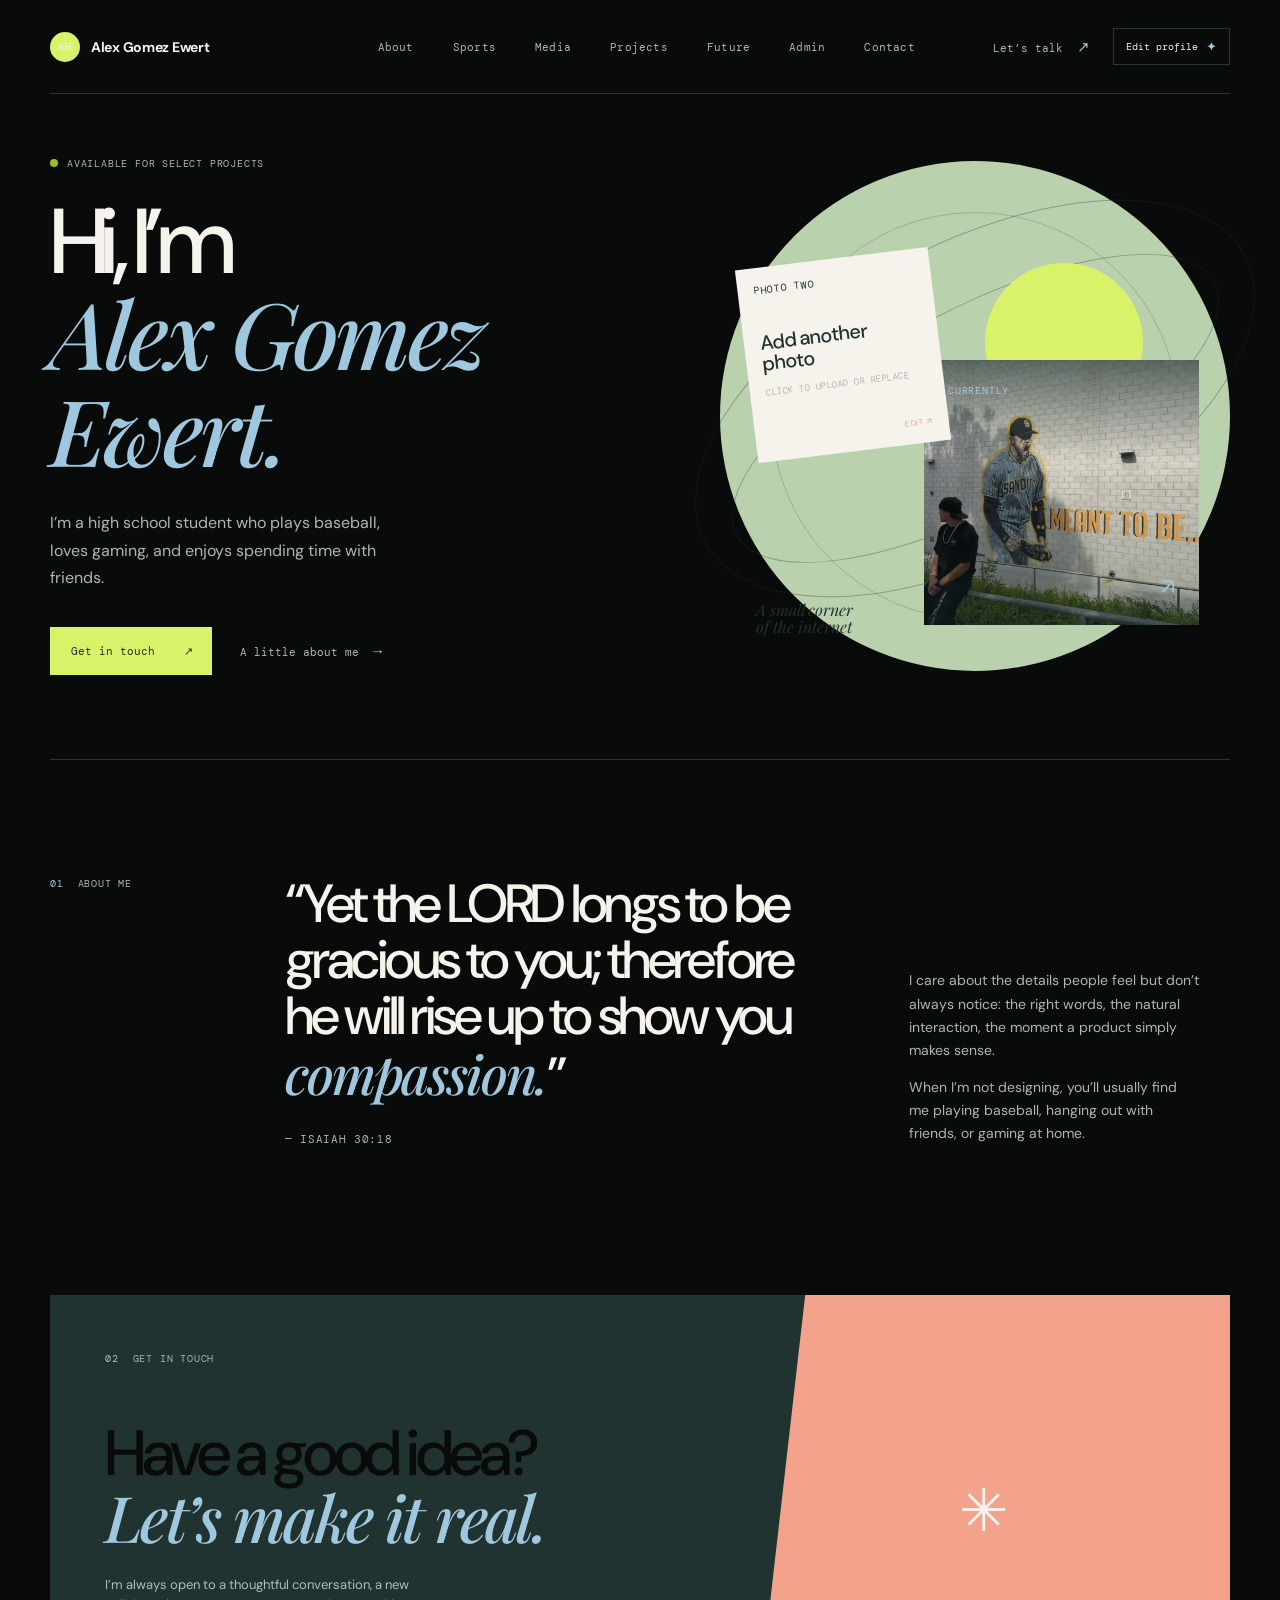
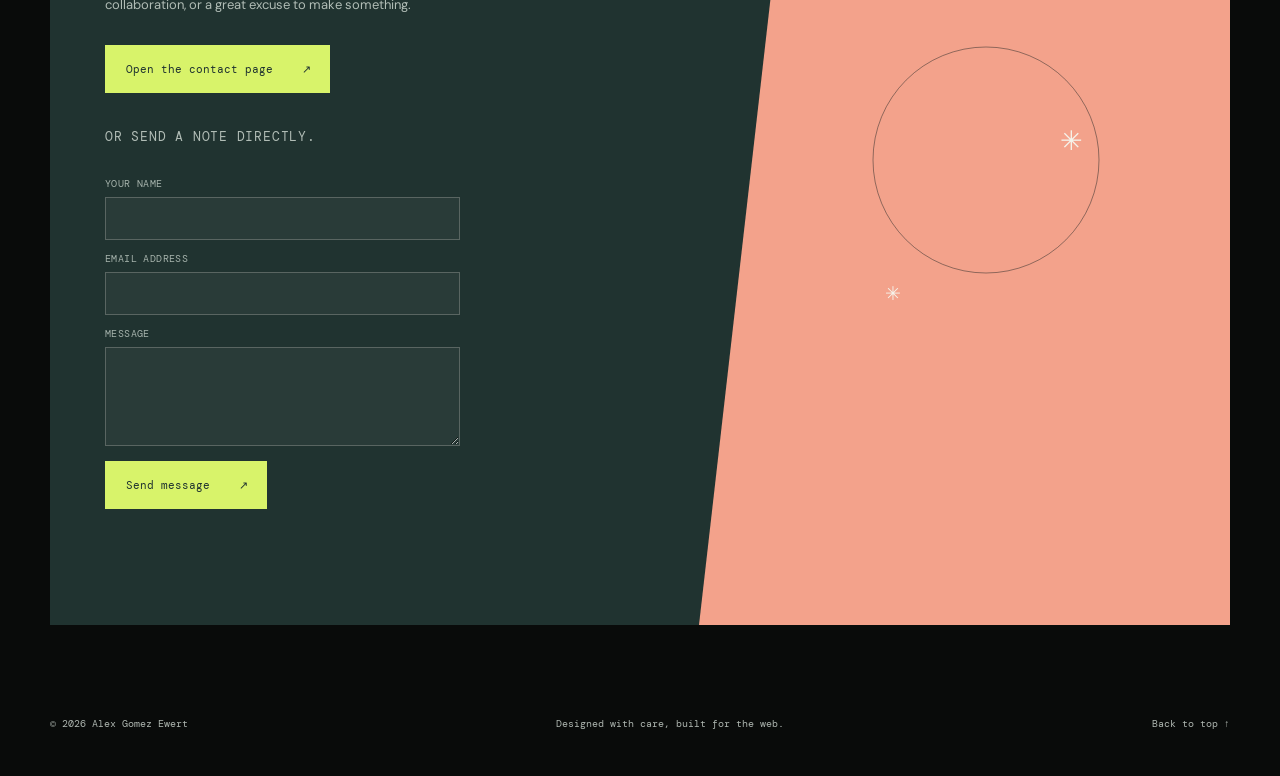
==== commit b78c93e7: "Implement new feature functionality and styling Replit-Commit-Author: Agent" ====
--- a/index.html
+++ b/index.html
@@ -9,7 +9,7 @@
     />
     <title>Alex Gomez Ewert — Designer &amp; Builder</title>
     <link rel="icon" href="favicon.svg" type="image/svg+xml" />
-    <link rel="stylesheet" href="styles.css?v=home-photo-slot-removed" />
+    <link rel="stylesheet" href="styles.css?v=home-photo-slot-editable-2" />
   </head>
   <body>
     <div class="page-shell">
@@ -103,6 +103,30 @@
               />
               <span class="art-card-arrow">↗</span>
             </label>
+            <label
+              class="art-card art-card-secondary"
+              for="hero-image-secondary-input"
+              title="Click to upload or replace this photo"
+            >
+              <span class="art-card-label">Photo two</span>
+              <span class="art-card-image-placeholder">
+                <strong>Add another photo</strong>
+                <small>Click to upload or replace</small>
+              </span>
+              <img
+                class="art-card-image"
+                data-hero-secondary-image
+                alt="Additional homepage photo"
+                hidden
+              />
+              <input
+                id="hero-image-secondary-input"
+                type="file"
+                accept="image/*"
+                aria-label="Upload or replace second homepage photo"
+              />
+              <span class="art-card-arrow" aria-hidden="true">Edit ↗</span>
+            </label>
             <span class="art-caption">A small corner<br />of the internet</span>
           </div>
         </section>
@@ -225,6 +249,6 @@
       </aside>
     </div>
 
-    <script src="script.js?v=hero-photo-one-slot"></script>
+    <script src="script.js?v=hero-photo-editable-two-slots"></script>
   </body>
 </html>
--- a/styles.css
+++ b/styles.css
@@ -339,6 +339,7 @@
   position: absolute;
   right: 6%;
   bottom: 9%;
+  z-index: 1;
   cursor: pointer;
   display: flex;
   flex-direction: column;
@@ -350,6 +351,20 @@
   background: var(--dark);
 }
 
+.art-card-secondary {
+  top: 19%;
+  right: auto;
+  bottom: auto;
+  left: 5%;
+  z-index: 2;
+  width: 38%;
+  height: 38%;
+  padding: 16px;
+  color: var(--dark);
+  background: #f5f3eb;
+  transform: rotate(-7deg);
+}
+
 .art-card-label,
 .art-card-image-placeholder,
 .art-card-arrow {
@@ -361,6 +376,10 @@
   color: var(--blue);
 }
 
+.art-card-secondary .art-card-label {
+  color: var(--dark);
+}
+
 .art-card-image-placeholder {
   display: flex;
   flex-direction: column;
@@ -413,10 +432,21 @@
   letter-spacing: -0.05em;
 }
 
+.art-card-secondary strong {
+  font-size: clamp(15px, 2vw, 20px);
+}
+
 .art-card-arrow {
   align-self: flex-end;
   color: var(--blue);
   font-size: 22px;
+}
+
+.art-card-secondary .art-card-arrow {
+  color: var(--coral);
+  font-size: 8px;
+  letter-spacing: 0.08em;
+  text-transform: uppercase;
 }
 
 .art-caption {
@@ -1207,10 +1237,23 @@
     padding: 14px;
   }
 
+  .art-card-secondary {
+    padding: 10px;
+  }
+
   .art-card strong {
     font-size: 18px;
   }
 
+  .art-card-secondary strong {
+    font-size: clamp(13px, 4vw, 16px);
+  }
+
+  .art-card-secondary .art-card-image-placeholder small {
+    margin-top: 7px;
+    font-size: 7px;
+  }
+
   .project-image {
     min-height: 265px;
   }
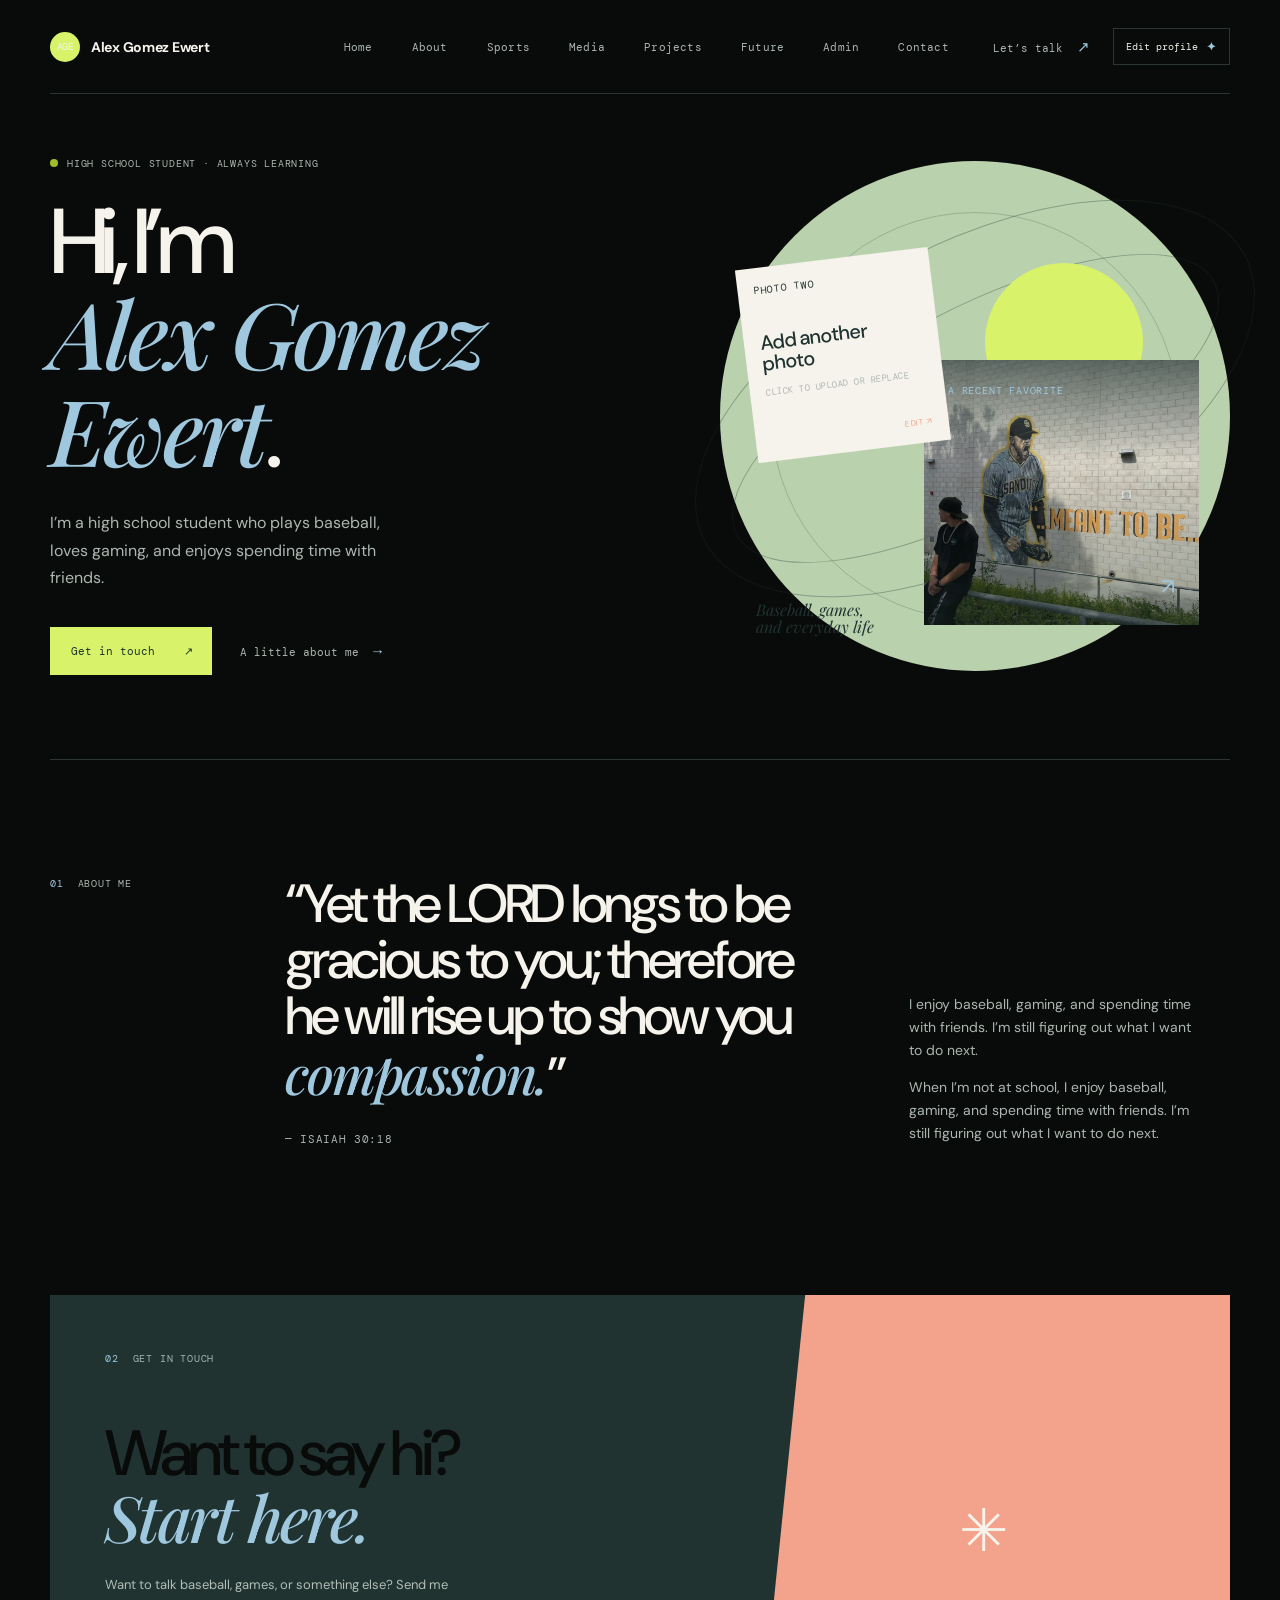
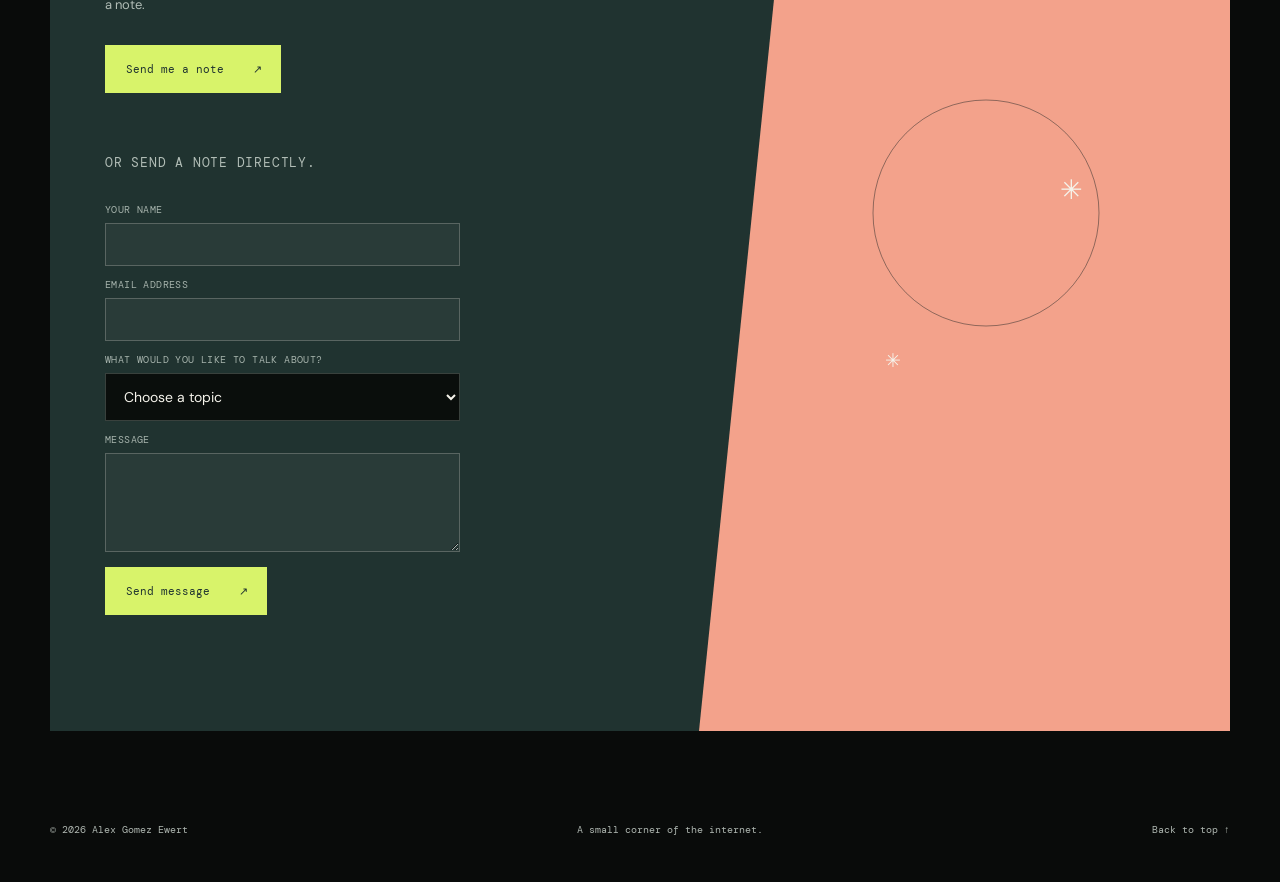
==== commit 847459ca: "Implement admin panel updates and update memory documentation Replit-Commit-Author: Agent" ====
--- a/index.html
+++ b/index.html
@@ -5,11 +5,11 @@
     <meta name="viewport" content="width=device-width, initial-scale=1.0" />
     <meta
       name="description"
-      content="A thoughtful digital home for a curious creative and builder."
+      content="Meet Alex Gomez Ewert: a high school student who enjoys baseball, gaming, and time with friends."
     />
-    <title>Alex Gomez Ewert — Designer &amp; Builder</title>
+    <title>Alex Gomez Ewert — About me</title>
     <link rel="icon" href="favicon.svg" type="image/svg+xml" />
-    <link rel="stylesheet" href="styles.css?v=home-photo-slot-editable-2" />
+    <link rel="stylesheet" href="styles.css?v=homepage-profile-contact-3" />
   </head>
   <body>
     <div class="page-shell">
@@ -24,7 +24,7 @@
             <span data-brand-initials>AGE</span>
             <img data-brand-image alt="" hidden />
           </button>
-          <a class="brand-name" href="#top">Alex Gomez Ewert</a>
+          <a class="brand-name" href="#top" data-profile="name">Alex Gomez Ewert</a>
           <input
             id="brand-image-input"
             class="brand-image-input"
@@ -46,6 +46,7 @@
         </button>
 
         <nav class="site-nav" id="site-nav" aria-label="Main navigation">
+          <a class="is-current" href="#top" aria-current="page">Home</a>
           <a href="#about">About</a>
           <a href="sports.html">Sports</a>
           <a href="media.html">Media</a>
@@ -66,8 +67,8 @@
       <main id="top">
         <section class="hero section-wrap" aria-labelledby="hero-title">
           <div class="hero-copy">
-            <p class="eyebrow"><span class="eyebrow-dot"></span> <span data-profile="availability">Available for select projects</span></p>
-            <h1 id="hero-title">Hi, I’m<br /><em>Alex Gomez Ewert.</em></h1>
+            <p class="eyebrow"><span class="eyebrow-dot"></span> <span data-profile="availability">High school student · always learning</span></p>
+            <h1 id="hero-title">Hi, I’m<br /><em data-profile="name">Alex Gomez Ewert</em>.</h1>
             <p class="hero-intro" data-profile="intro">
               I’m a high school student who plays baseball, loves gaming, and
               enjoys spending time with friends.
@@ -83,10 +84,10 @@
             <div class="art-orbit art-orbit-two"></div>
             <div class="art-sun"></div>
             <label class="art-card" for="hero-image-input">
-              <span class="art-card-label">Currently</span>
+              <span class="art-card-label">A recent favorite</span>
               <span class="art-card-image-placeholder">
-                <strong>Add a picture</strong>
-                <small>Click to upload</small>
+                <strong>Baseball mural</strong>
+                <small>Click to replace</small>
               </span>
               <img
                 class="art-card-image"
@@ -127,7 +128,7 @@
               />
               <span class="art-card-arrow" aria-hidden="true">Edit ↗</span>
             </label>
-            <span class="art-caption">A small corner<br />of the internet</span>
+            <span class="art-caption">Baseball, games,<br />and everyday life</span>
           </div>
         </section>
 
@@ -149,8 +150,8 @@
                 simply makes sense.</span>
               </p>
               <p>
-                When I’m not designing, you’ll usually find me playing
-                baseball, hanging out with friends, or gaming at home.
+                When I’m not at school, I enjoy baseball, gaming, and spending
+                time with friends. I’m still figuring out what I want to do next.
               </p>
             </div>
           </div>
@@ -163,9 +164,14 @@
                 <span class="section-number">02</span>
                 <span>Get in touch</span>
               </div>
-              <h2 id="contact-title">Have a good idea?<br /><em>Let’s make it real.</em></h2>
-              <p data-profile="contactNote">I’m always open to a thoughtful conversation, a new collaboration, or a great excuse to make something.</p>
-              <a class="button button-light" href="contact.html">Open the contact page <span aria-hidden="true">↗</span></a>
+              <h2 id="contact-title">Want to say hi?<br /><em>Start here.</em></h2>
+              <p data-profile="contactNote">Want to talk baseball, games, or something else? Send me a note.</p>
+              <a class="button button-light" href="contact.html">Send me a note <span aria-hidden="true">↗</span></a>
+              <div class="home-contact-details">
+                <a class="home-email-link" data-profile-email-link hidden></a>
+                <div class="home-social-links" data-social-links hidden aria-label="Social profiles"></div>
+                <div class="home-featured-post" data-featured-post hidden></div>
+              </div>
               <p class="contact-form-intro">Or send a note directly.</p>
               <form class="contact-form" id="contact-form" action="/messages" method="post">
                 <label>
@@ -175,6 +181,17 @@
                 <label>
                   Email address
                   <input name="email" type="email" autocomplete="email" maxlength="254" required />
+                </label>
+                <label>
+                  What would you like to talk about?
+                  <select name="reason" required>
+                    <option value="">Choose a topic</option>
+                    <option>General</option>
+                    <option>Baseball</option>
+                    <option>Gaming</option>
+                    <option>School</option>
+                    <option>Other</option>
+                  </select>
                 </label>
                 <label>
                   Message
@@ -199,7 +216,7 @@
 
       <footer class="site-footer section-wrap">
         <span>© <span id="year"></span> <span data-profile="footerName">Alex Gomez Ewert</span></span>
-        <span>Designed with care, built for the web.</span>
+          <span>A small corner of the internet.</span>
         <a href="#top">Back to top ↑</a>
       </footer>
     </div>
@@ -214,7 +231,7 @@
           </div>
           <button class="settings-close" type="button" aria-label="Close profile settings">×</button>
         </div>
-        <p class="settings-description">These details update the homepage instantly and are saved in this browser.</p>
+        <p class="settings-description">These details update this browser’s homepage. Leave contact and social links blank to keep them private.</p>
         <form id="profile-form">
           <label>
             Display name
@@ -238,7 +255,23 @@
           </label>
           <label>
             Email address
-            <input name="email" type="email" autocomplete="email" required />
+            <input name="email" type="email" autocomplete="email" />
+          </label>
+          <label>
+            Instagram profile URL
+            <input name="instagram" type="url" maxlength="300" placeholder="https://www.instagram.com/…" />
+          </label>
+          <label>
+            YouTube channel URL
+            <input name="youtube" type="url" maxlength="300" placeholder="https://www.youtube.com/@…" />
+          </label>
+          <label>
+            TikTok profile URL
+            <input name="tiktok" type="url" maxlength="300" placeholder="https://www.tiktok.com/@…" />
+          </label>
+          <label>
+            Public post to feature
+            <input name="featuredPostUrl" type="url" maxlength="300" placeholder="YouTube, Instagram, or TikTok post URL" />
           </label>
           <div class="settings-form-actions">
             <button class="button button-primary" type="submit">Save changes <span aria-hidden="true">↗</span></button>
@@ -249,6 +282,6 @@
       </aside>
     </div>
 
-    <script src="script.js?v=hero-photo-editable-two-slots"></script>
+    <script src="script.js?v=homepage-profile-links-2"></script>
   </body>
 </html>
--- a/styles.css
+++ b/styles.css
@@ -1,5 +1,88 @@
 @import url("https://fonts.googleapis.com/css2?family=DM+Mono:wght@400;500&family=DM+Sans:wght@400;500;600;700&family=Playfair+Display:ital,wght@0,500;0,600;1,500;1,600&display=swap");
 
+.contact-form select {
+  width: 100%;
+  min-height: 47px;
+  padding: 13px 14px;
+  border: 1px solid #39413d;
+  border-radius: 0;
+  outline: none;
+  color: var(--ink);
+  background: #0a0e0c;
+  font: 14px/1.5 var(--sans);
+  letter-spacing: normal;
+  text-transform: none;
+}
+
+.contact-form select:focus-visible {
+  border-color: var(--lime);
+  outline: 2px solid var(--lime);
+  outline-offset: 2px;
+}
+
+.home-contact-details {
+  display: grid;
+  gap: 16px;
+  margin-top: 26px;
+}
+
+.home-email-link,
+.home-social-links a,
+.home-featured-post-content > a {
+  color: var(--dark);
+  font-family: var(--mono);
+  font-size: 10px;
+  text-decoration: underline;
+  text-underline-offset: 4px;
+}
+
+.home-email-link[hidden],
+.home-social-links[hidden],
+.home-featured-post[hidden] {
+  display: none;
+}
+
+.home-social-links {
+  display: flex;
+  flex-wrap: wrap;
+  gap: 18px;
+}
+
+.home-featured-post {
+  width: min(100%, 430px);
+  padding: 15px;
+  border: 1px solid rgba(32, 51, 48, 0.25);
+  background: rgba(255, 255, 255, 0.18);
+}
+
+.home-featured-post-title {
+  margin: 0 0 10px;
+  color: var(--dark);
+  font-family: var(--mono);
+  font-size: 9px;
+  letter-spacing: 0.06em;
+  text-transform: uppercase;
+}
+
+.home-featured-post-content {
+  display: grid;
+  justify-items: start;
+  gap: 10px;
+}
+
+.home-featured-post-content iframe {
+  display: block;
+  width: 100%;
+  min-height: 235px;
+  border: 0;
+  background: #090b0a;
+}
+
+@media (max-width: 480px) {
+  .home-featured-post-content iframe {
+    min-height: 190px;
+  }
+}
 :root {
   --ink: #f5f3eb;
   --muted: #aeb6b0;
